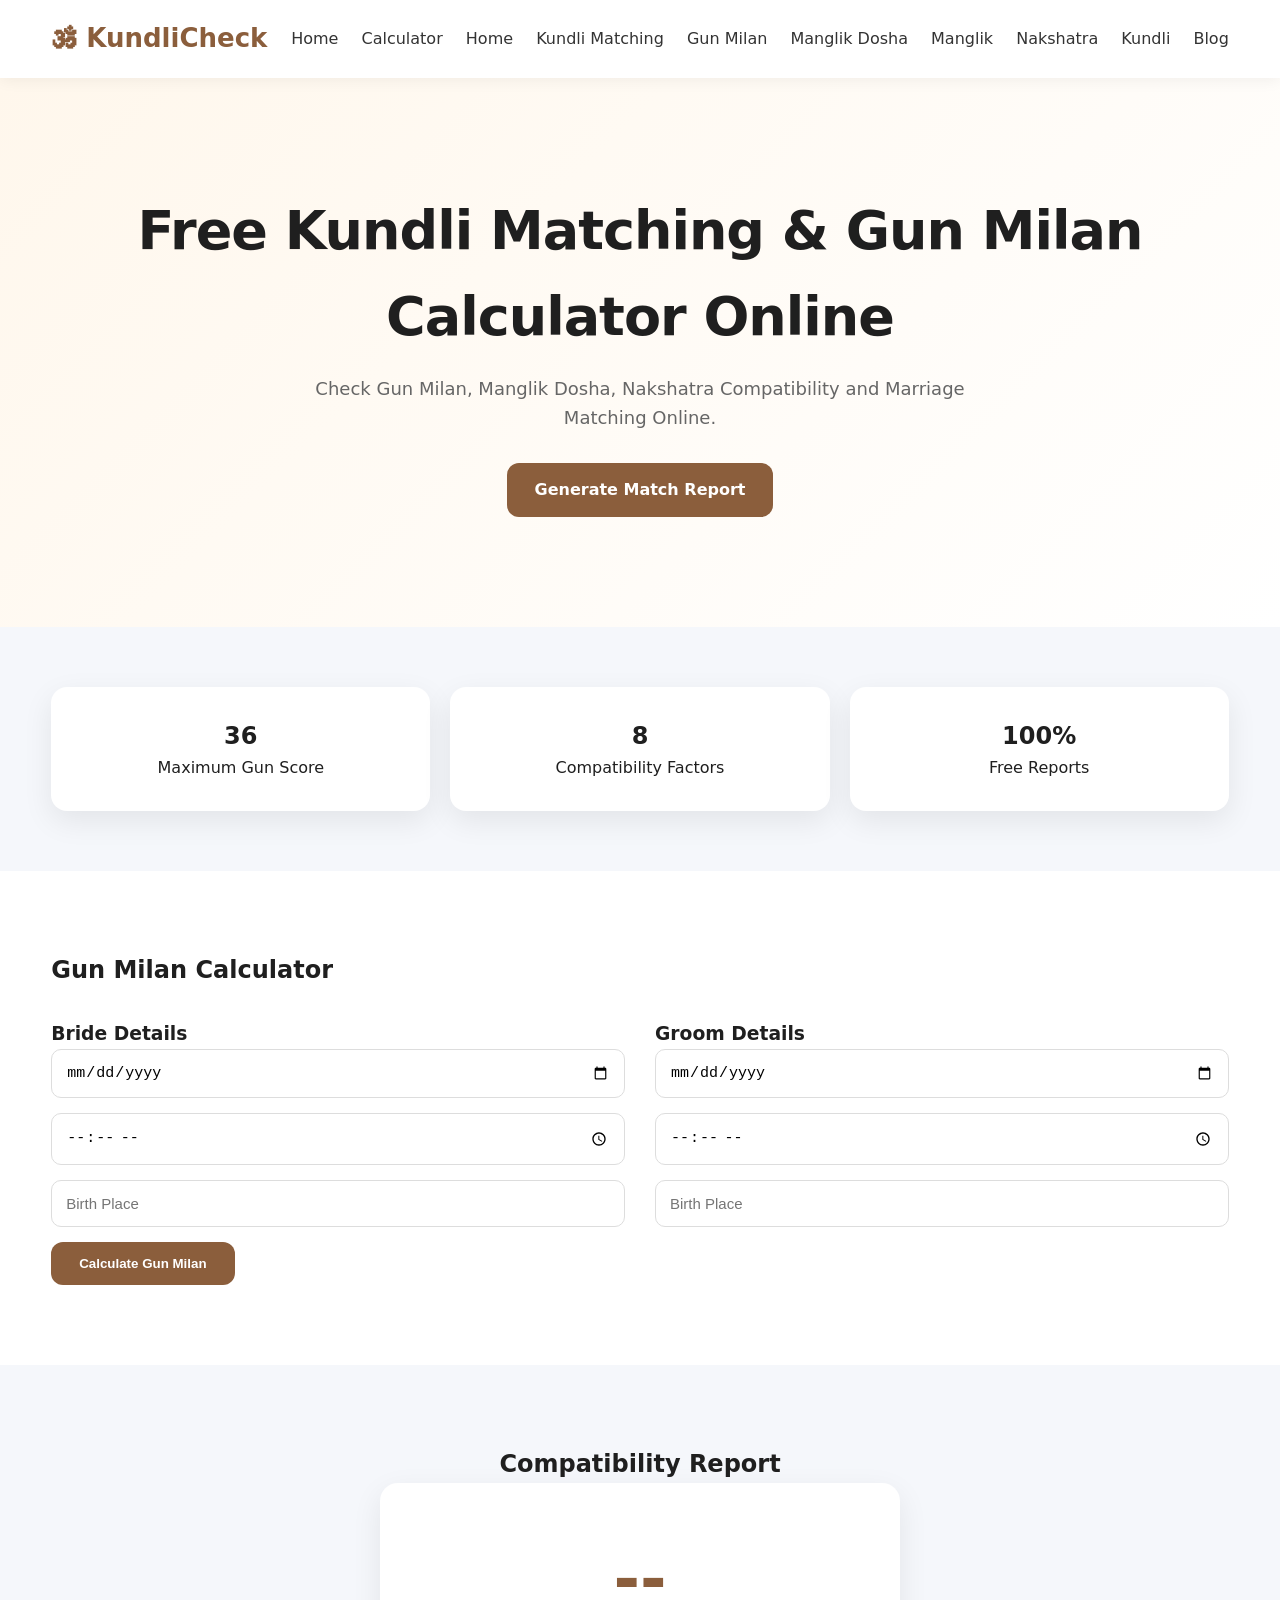
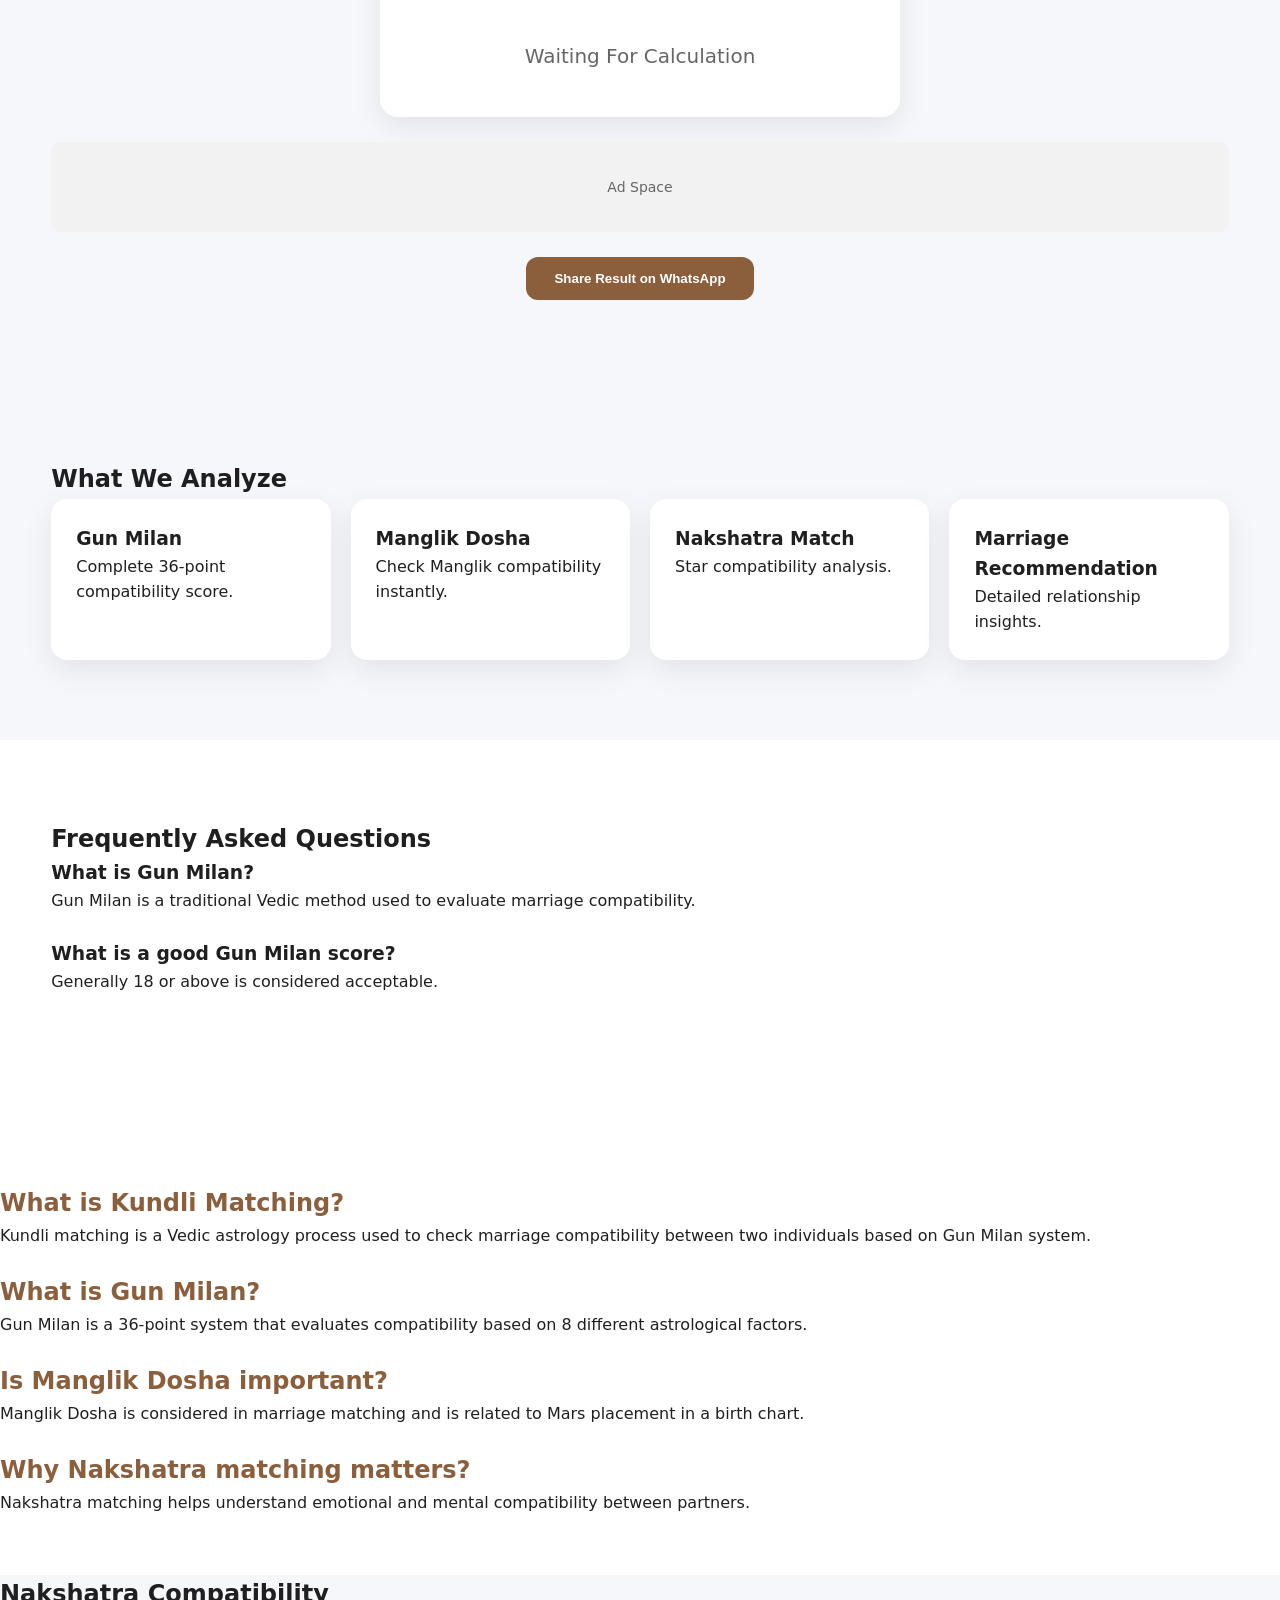
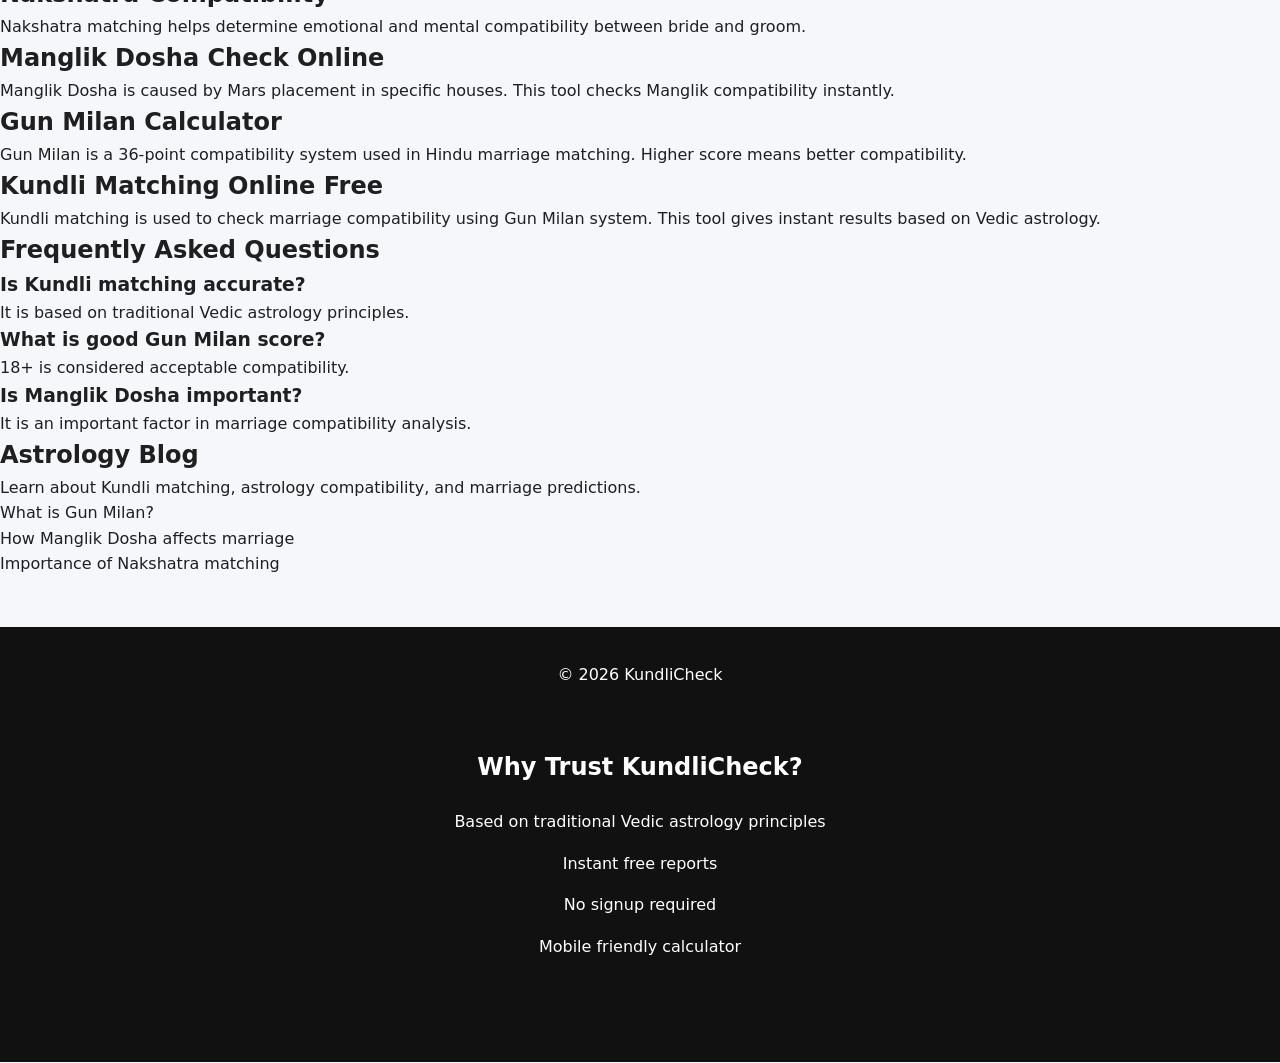
==== index.html @ da06d6e0 "Update index.html" ====
<!DOCTYPE html>
<html lang="en">
<head>
<meta charset="UTF-8">
<meta name="viewport" content="width=device-width, initial-scale=1.0">

<title>Kundli Matching Online | Free Gun Milan Calculator | Marriage Compatibility</title>

<meta name="description" content="Free Kundli Matching tool. Check Gun Milan, Manglik Dosha, Nakshatra compatibility and marriage horoscope instantly.">

<meta name="keywords" content="kundli matching, gun milan calculator, manglik dosha check, marriage compatibility">

<meta name="robots" content="index, follow">
<meta name="author" content="KundliMatch Tool">
<link rel="canonical" href="https://kundlicheck.in/">

<link rel="stylesheet" href="css/style.css">
</head>

<body>

<header>
<div class="container nav">

<div class="logo">
🕉 KundliCheck
</div>

<nav>
<a href="#home">Home</a>
<a href="#calculator">Calculator</a>
<a href="index.html">Home</a>
<a href="kundli-matching.html">Kundli Matching</a>
<a href="gun-milan-calculator.html">Gun Milan</a>
<a href="manglik-dosha-check.html">Manglik Dosha</a>
<a href="#manglik-dosha">Manglik</a>
<a href="#nakshatra-compatibility">Nakshatra</a>
<a href="#kundli-matching">Kundli</a>
  <a href="#blog">Blog</a>
</nav>

</div>
</header>

<section class="hero">

<div class="container">

<h1>Free Kundli Matching & Gun Milan Calculator Online</h1>

<p>
Check Gun Milan, Manglik Dosha,
Nakshatra Compatibility and Marriage Matching Online.
</p>

<a href="#calculator" class="btn">
Generate Match Report
</a>

</div>

</section>

<section class="stats">

<div class="container stats-grid">

<div class="stat-card">
<h2>36</h2>
<p>Maximum Gun Score</p>
</div>

<div class="stat-card">
<h2>8</h2>
<p>Compatibility Factors</p>
</div>

<div class="stat-card">
<h2>100%</h2>
<p>Free Reports</p>
</div>

</div>

</section>

<section id="calculator" class="calculator">

<div class="container">

<h2>Gun Milan Calculator</h2>

<div class="form-grid">

<div>

<h3>Bride Details</h3>

<input type="date" id="brideDob">
<input type="time" id="brideTime">
<input type="text" id="bridePlace" placeholder="Birth Place">

</div>

<div>

<h3>Groom Details</h3>

<input type="date" id="groomDob">
<input type="time" id="groomTime">
<input type="text" id="groomPlace" placeholder="Birth Place">

</div>

</div>

<button id="generateBtn">
Calculate Gun Milan
</button>

</div>

</section>


<section id="result" class="result">

<div class="container">

<h2>Compatibility Report</h2>

<div class="score-card">

<div id="score" class="score">
--
</div>

<div id="status" class="status">
Waiting For Calculation
</div>

</div>

<div id="report"></div>


<div class="ad-box">
  <!-- Google AdSense Ad Unit (replace later) -->
  Ad Space
</div>

<button onclick="shareResult()" class="btn">
Share Result on WhatsApp
</button>
  </div>
  
</section>

<section class="features">

<div class="container">

<h2>What We Analyze</h2>

<div class="feature-grid">

<div class="feature">
<h3>Gun Milan</h3>
<p>Complete 36-point compatibility score.</p>
</div>

<div class="feature">
<h3>Manglik Dosha</h3>
<p>Check Manglik compatibility instantly.</p>
</div>

<div class="feature">
<h3>Nakshatra Match</h3>
<p>Star compatibility analysis.</p>
</div>

<div class="feature">
<h3>Marriage Recommendation</h3>
<p>Detailed relationship insights.</p>
</div>

</div>

</div>

</section>

<section class="faq">

<div class="container">

<h2>Frequently Asked Questions</h2>

<div class="faq-item">
<h3>What is Gun Milan?</h3>
<p>
Gun Milan is a traditional Vedic method used to evaluate marriage compatibility.
</p>
</div>

<div class="faq-item">
<h3>What is a good Gun Milan score?</h3>
<p>
Generally 18 or above is considered acceptable.
</p>
</div>

</div>

</section>
<section id="seo-content">
<h2>What is Kundli Matching?</h2>
<p>Kundli matching is a Vedic astrology process used to check marriage compatibility between two individuals based on Gun Milan system.</p>

<h2>What is Gun Milan?</h2>
<p>Gun Milan is a 36-point system that evaluates compatibility based on 8 different astrological factors.</p>

<h2>Is Manglik Dosha important?</h2>
<p>Manglik Dosha is considered in marriage matching and is related to Mars placement in a birth chart.</p>

<h2>Why Nakshatra matching matters?</h2>
<p>Nakshatra matching helps understand emotional and mental compatibility between partners.</p>
</section>

  <section id="nakshatra-compatibility">
<h2>Nakshatra Compatibility</h2>
<p>
Nakshatra matching helps determine emotional and mental compatibility between bride and groom.
</p>
</section>

  <section id="manglik-dosha">
<h2>Manglik Dosha Check Online</h2>
<p>
Manglik Dosha is caused by Mars placement in specific houses. This tool checks Manglik compatibility instantly.
</p>
</section>
  
  <section id="gun-milan">
<h2>Gun Milan Calculator</h2>
<p>
Gun Milan is a 36-point compatibility system used in Hindu marriage matching. Higher score means better compatibility.
</p>
</section>

  <section id="kundli-matching">
<h2>Kundli Matching Online Free</h2>
<p>
Kundli matching is used to check marriage compatibility using Gun Milan system. This tool gives instant results based on Vedic astrology.
</p>
</section>
  
  <section>
<h2>Frequently Asked Questions</h2>

<h3>Is Kundli matching accurate?</h3>
<p>It is based on traditional Vedic astrology principles.</p>

<h3>What is good Gun Milan score?</h3>
<p>18+ is considered acceptable compatibility.</p>

<h3>Is Manglik Dosha important?</h3>
<p>It is an important factor in marriage compatibility analysis.</p>
</section>
<section id="blog">
<h2>Astrology Blog</h2>
<p>
Learn about Kundli matching, astrology compatibility, and marriage predictions.
</p>

<ul>
<li>What is Gun Milan?</li>
<li>How Manglik Dosha affects marriage</li>
<li>Importance of Nakshatra matching</li>
</ul>
</section>  
<footer>

<div class="container">

<p>
© 2026 KundliCheck
</p>

</div>
<section class="trust">
<h2>Why Trust KundliCheck?</h2>
<ul>
<li>Based on traditional Vedic astrology principles</li>
<li>Instant free reports</li>
<li>No signup required</li>
<li>Mobile friendly calculator</li>
</ul>
</section>
</footer>
<script src="js/nakshatra-data.js"></script>
<script src="js/astro-engine.js"></script>
<script src="js/gunmilan-engine.js"></script>
<script src="js/app.js"></script>

</body>
</html>
---- css/style.css ----
/* =========================
   KUNDLICHECK MODERN UI
   ========================= */

:root{
  --primary:#8b5e3c;
  --primary-dark:#6f472e;
  --bg:#f5f7fb;
  --card:#ffffff;
  --text:#1f1f1f;
  --muted:#666;
  --shadow:0 10px 30px rgba(0,0,0,0.08);
  --radius:16px;
}

/* Reset */
*{
  margin:0;
  padding:0;
  box-sizing:border-box;
}

body{
  font-family:system-ui,-apple-system,Segoe UI,Roboto,Arial,sans-serif;
  background:var(--bg);
  color:var(--text);
  line-height:1.6;
}

/* Layout */
.container{
  width:92%;
  max-width:1200px;
  margin:auto;
}

/* HEADER */
header{
  background:white;
  box-shadow:0 2px 15px rgba(0,0,0,0.06);
  position:sticky;
  top:0;
  z-index:10;
}

.nav{
  display:flex;
  justify-content:space-between;
  align-items:center;
  padding:18px 0;
}

.logo{
  font-size:26px;
  font-weight:800;
  color:var(--primary);
}

nav a{
  margin-left:18px;
  text-decoration:none;
  color:#333;
  font-weight:500;
}

nav a:hover{
  color:var(--primary);
}

/* HERO */
.hero{
  padding:110px 0;
  text-align:center;
  background:linear-gradient(135deg,#fff7ec,#ffffff);
}

.hero h1{
  font-size:54px;
  font-weight:800;
  letter-spacing:-1px;
  margin-bottom:15px;
}

.hero p{
  font-size:18px;
  color:var(--muted);
  max-width:650px;
  margin:0 auto 30px;
}

/* BUTTON */
.btn, button{
  background:var(--primary);
  color:white;
  padding:14px 28px;
  border-radius:12px;
  border:none;
  cursor:pointer;
  font-weight:600;
  transition:0.2s ease;
  display:inline-block;
  text-decoration:none;
}

.btn:hover, button:hover{
  background:var(--primary-dark);
  transform:scale(1.03);
}

/* STATS */
.stats{
  padding:60px 0;
}

.stats-grid{
  display:grid;
  grid-template-columns:repeat(auto-fit,minmax(200px,1fr));
  gap:20px;
}

.stat-card{
  background:var(--card);
  padding:30px;
  text-align:center;
  border-radius:var(--radius);
  box-shadow:var(--shadow);
  transition:0.2s;
}

.stat-card:hover{
  transform:translateY(-5px);
}

/* CALCULATOR */
.calculator{
  background:white;
  padding:80px 0;
}

.form-grid{
  display:grid;
  grid-template-columns:1fr 1fr;
  gap:30px;
  margin-top:30px;
}

input, select{
  width:100%;
  padding:14px;
  margin-bottom:15px;
  border:1px solid #ddd;
  border-radius:10px;
  font-size:15px;
  outline:none;
}

input:focus{
  border-color:var(--primary);
}

/* RESULT */
.result{
  padding:80px 0;
  text-align:center;
}

.score-card{
  background:var(--card);
  padding:45px;
  max-width:520px;
  margin:auto;
  border-radius:18px;
  box-shadow:var(--shadow);
}

.score{
  font-size:64px;
  font-weight:900;
  color:var(--primary);
}

.status{
  font-size:20px;
  margin-top:10px;
  color:var(--muted);
}

/* FEATURES */
.features{
  padding:80px 0;
}

.feature-grid{
  display:grid;
  grid-template-columns:repeat(auto-fit,minmax(220px,1fr));
  gap:20px;
}

.feature{
  background:var(--card);
  padding:25px;
  border-radius:var(--radius);
  box-shadow:var(--shadow);
  transition:0.2s;
}

.feature:hover{
  transform:translateY(-5px);
}

/* FAQ */
.faq{
  padding:80px 0;
  background:white;
}

.faq-item{
  margin-bottom:25px;
}

/* BLOG / SEO */
#seo-content{
  padding:60px 0;
  background:#fff;
}

#seo-content h2{
  margin-top:25px;
  color:var(--primary);
}

/* TRUST SECTION */
.trust{
  padding:60px 0;
}

.trust ul{
  margin-top:15px;
  list-style:none;
}

.trust li{
  padding:8px 0;
}

/* AD BOX */
.ad-box{
  width:100%;
  min-height:90px;
  margin:25px 0;
  background:#f2f2f2;
  display:flex;
  align-items:center;
  justify-content:center;
  font-size:14px;
  color:#666;
  border-radius:10px;
}

/* FOOTER */
footer{
  background:#111;
  color:white;
  text-align:center;
  padding:35px;
  margin-top:50px;
}

/* RESPONSIVE */
@media(max-width:768px){

  .hero h1{
    font-size:34px;
  }

  .form-grid{
    grid-template-columns:1fr;
  }

  nav{
    display:none;
  }
}
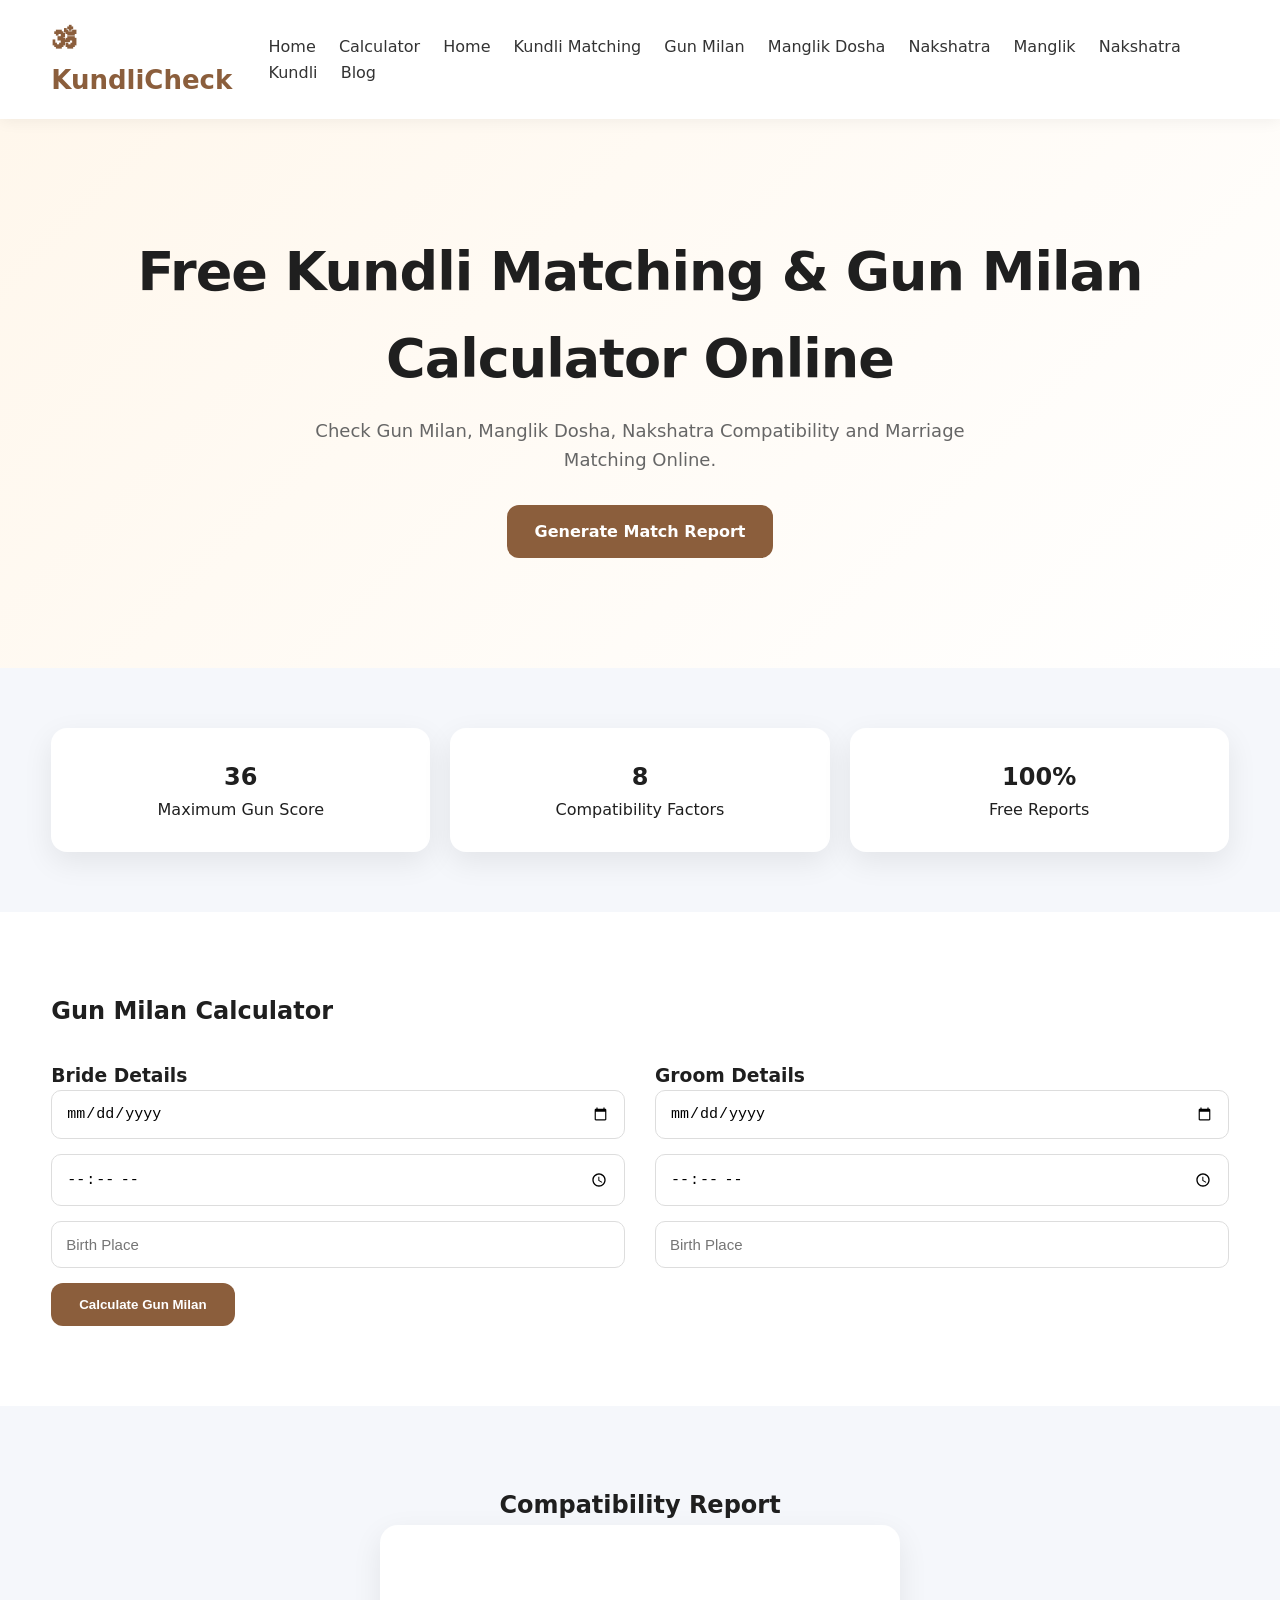
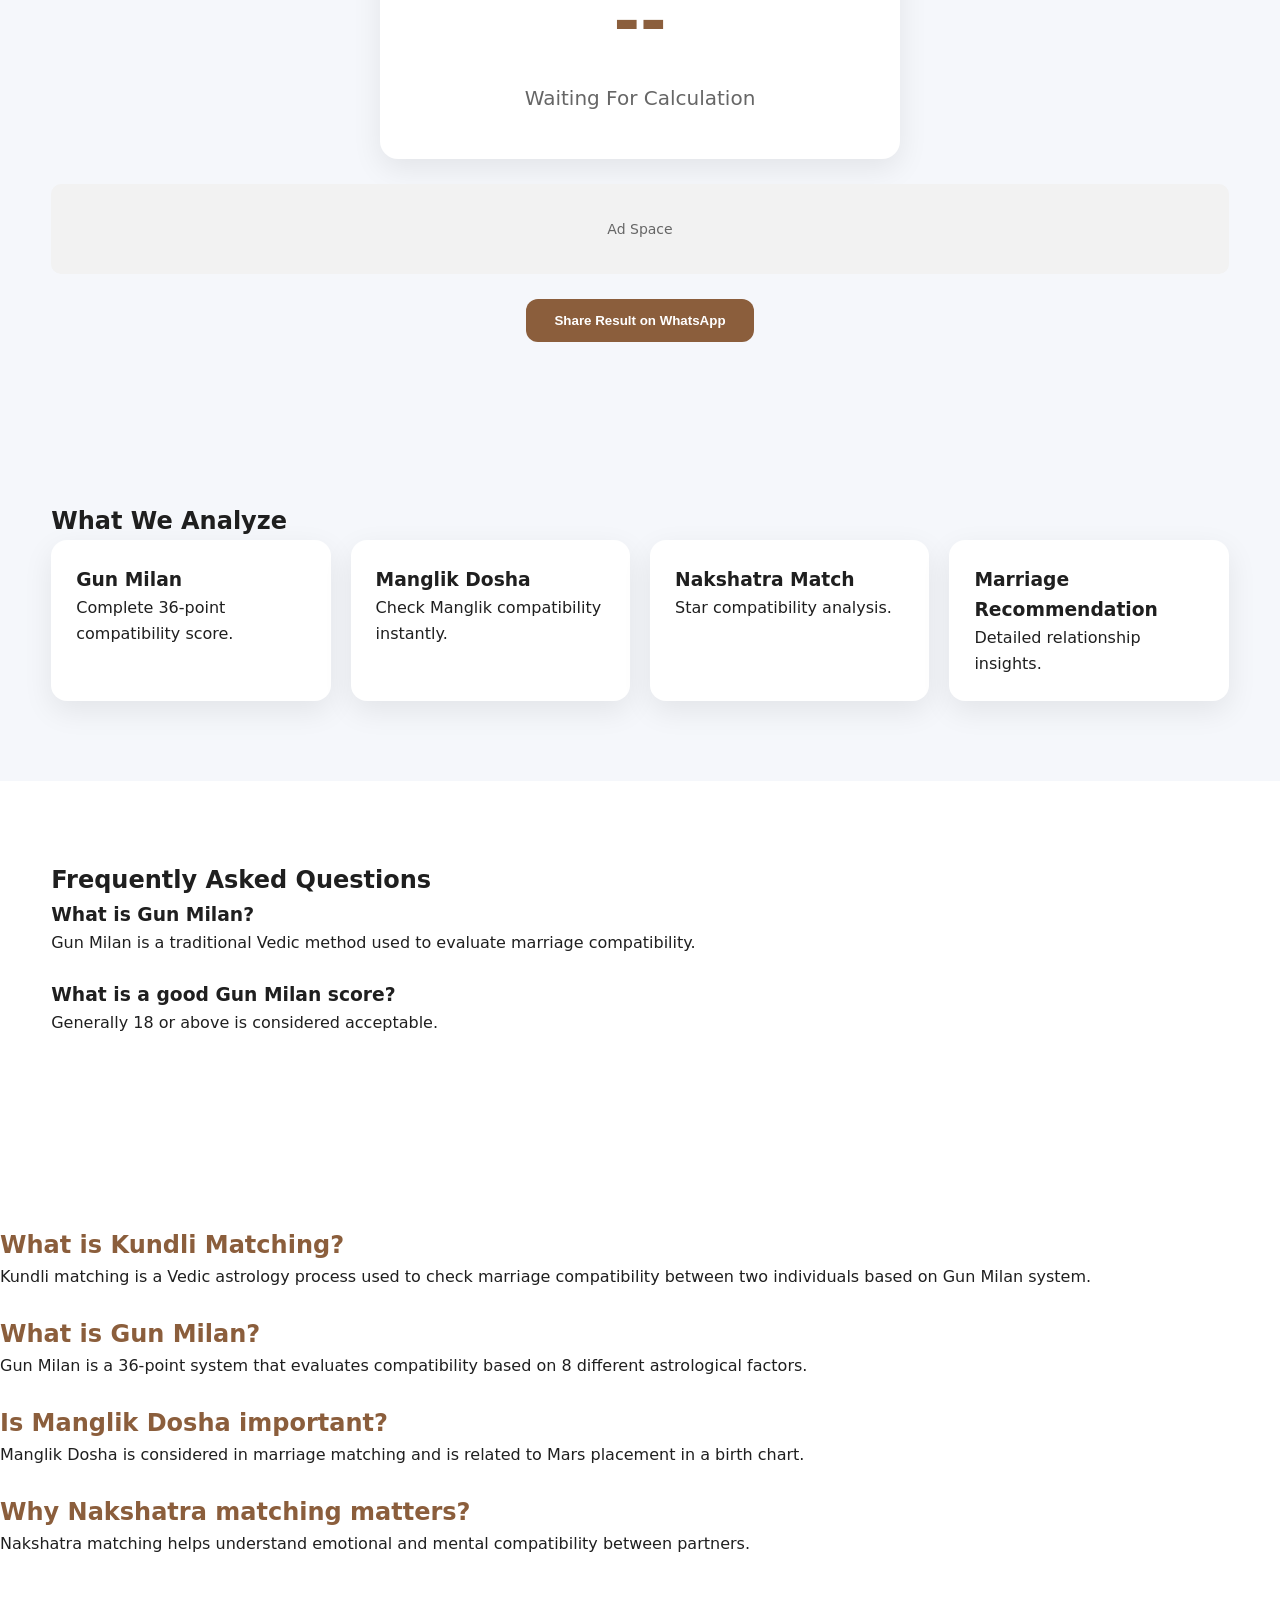
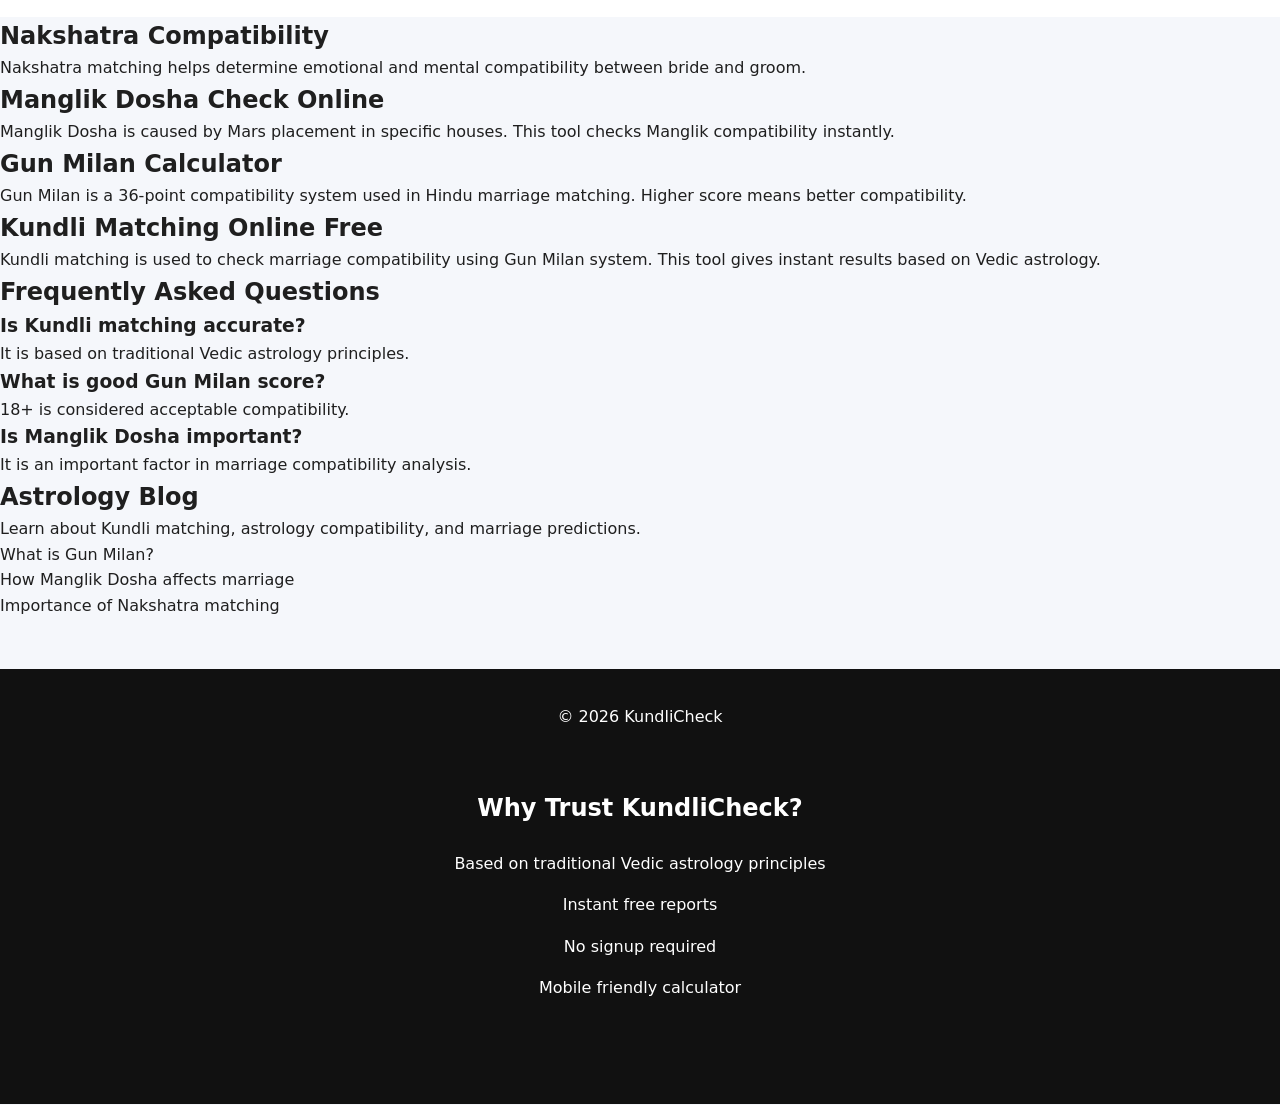
==== commit f2f73414: "Update index.html" ====
--- a/index.html
+++ b/index.html
@@ -33,6 +33,7 @@
 <a href="kundli-matching.html">Kundli Matching</a>
 <a href="gun-milan-calculator.html">Gun Milan</a>
 <a href="manglik-dosha-check.html">Manglik Dosha</a>
+<a href="nakshatra-compatibility.html">Nakshatra</a>
 <a href="#manglik-dosha">Manglik</a>
 <a href="#nakshatra-compatibility">Nakshatra</a>
 <a href="#kundli-matching">Kundli</a>
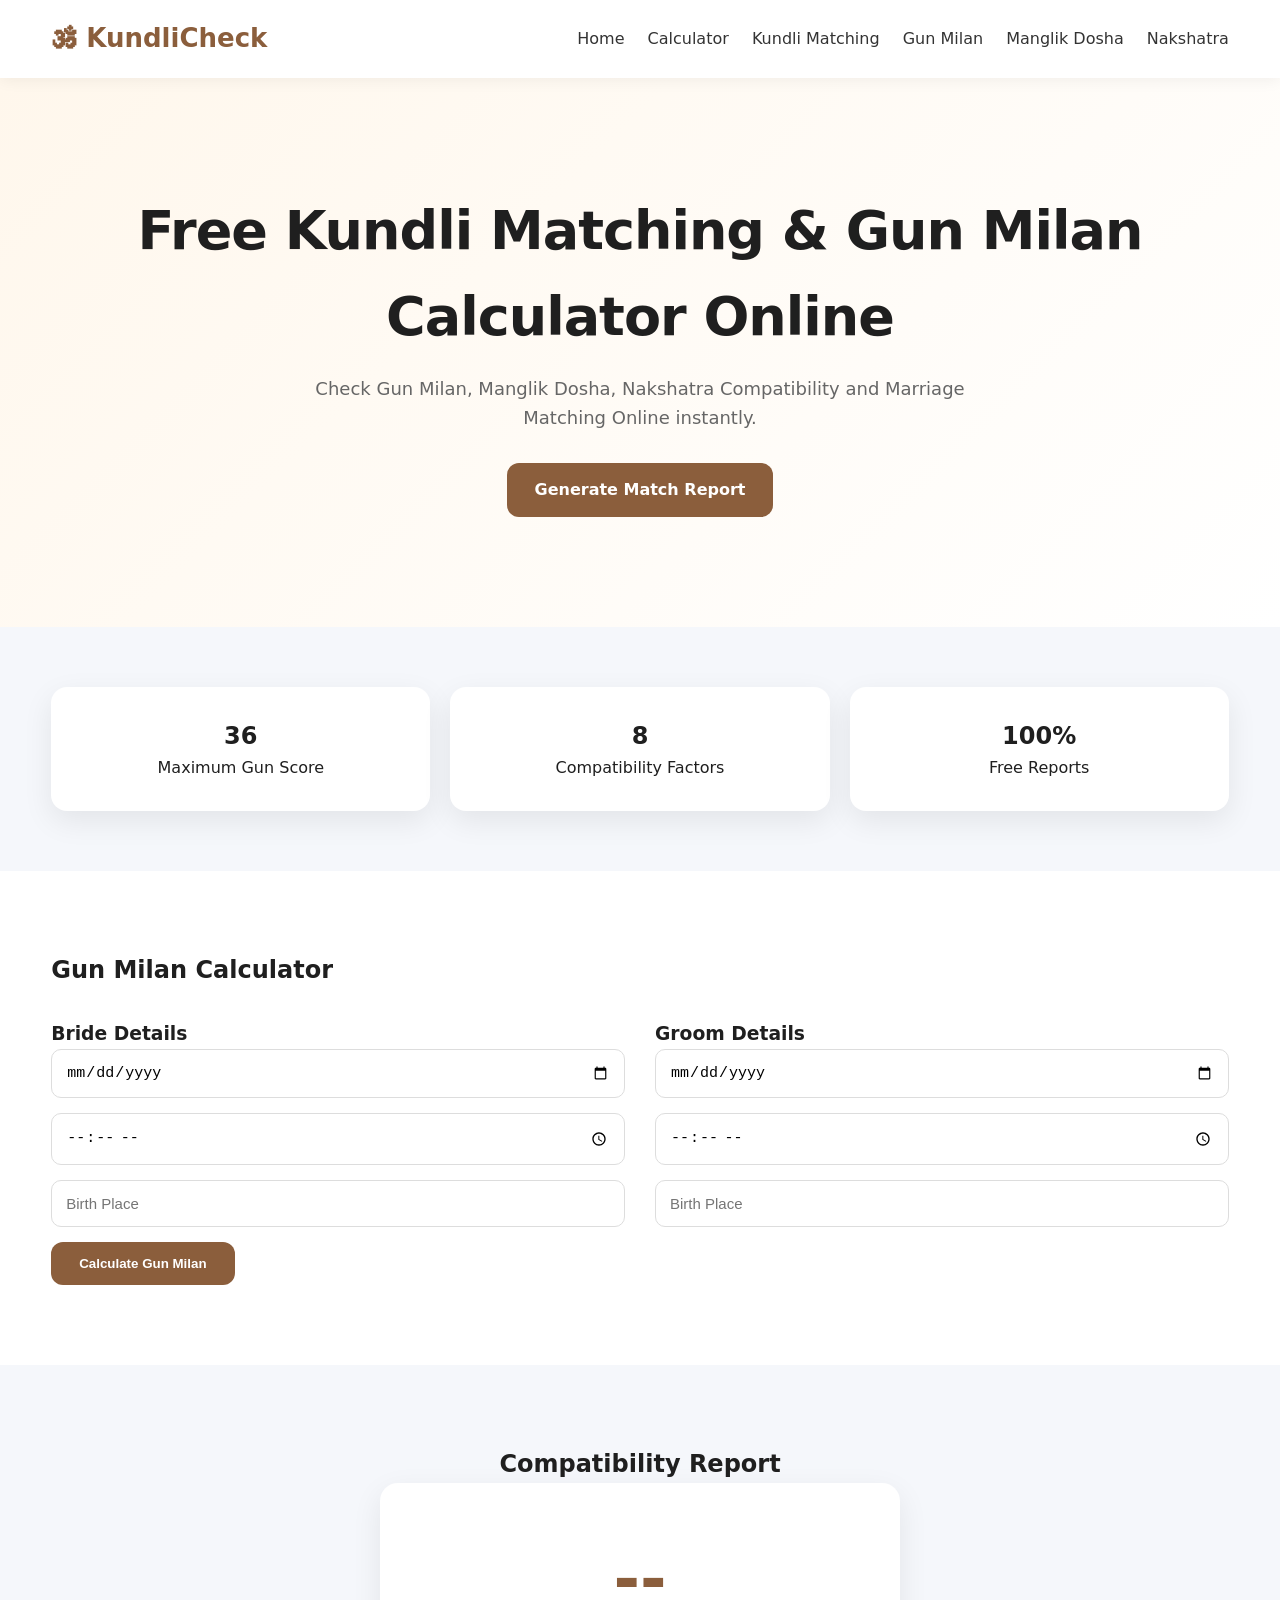
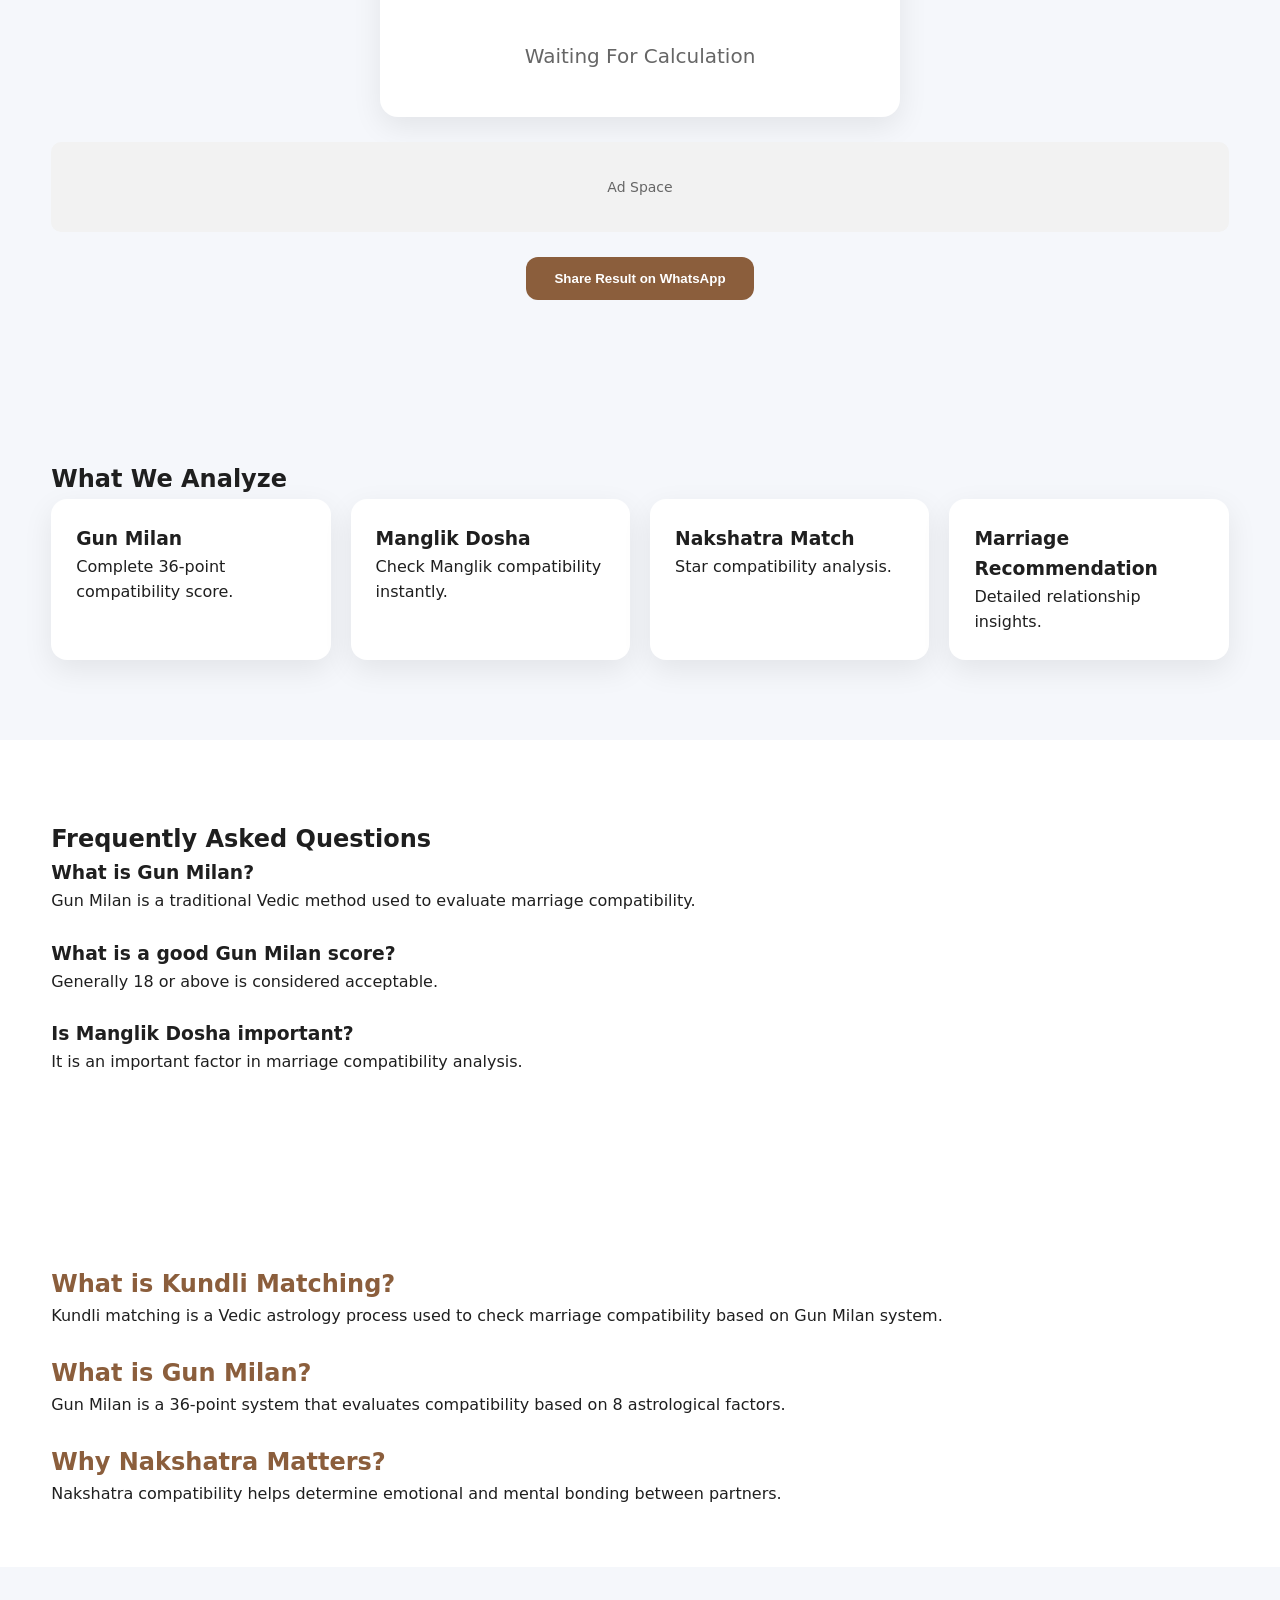
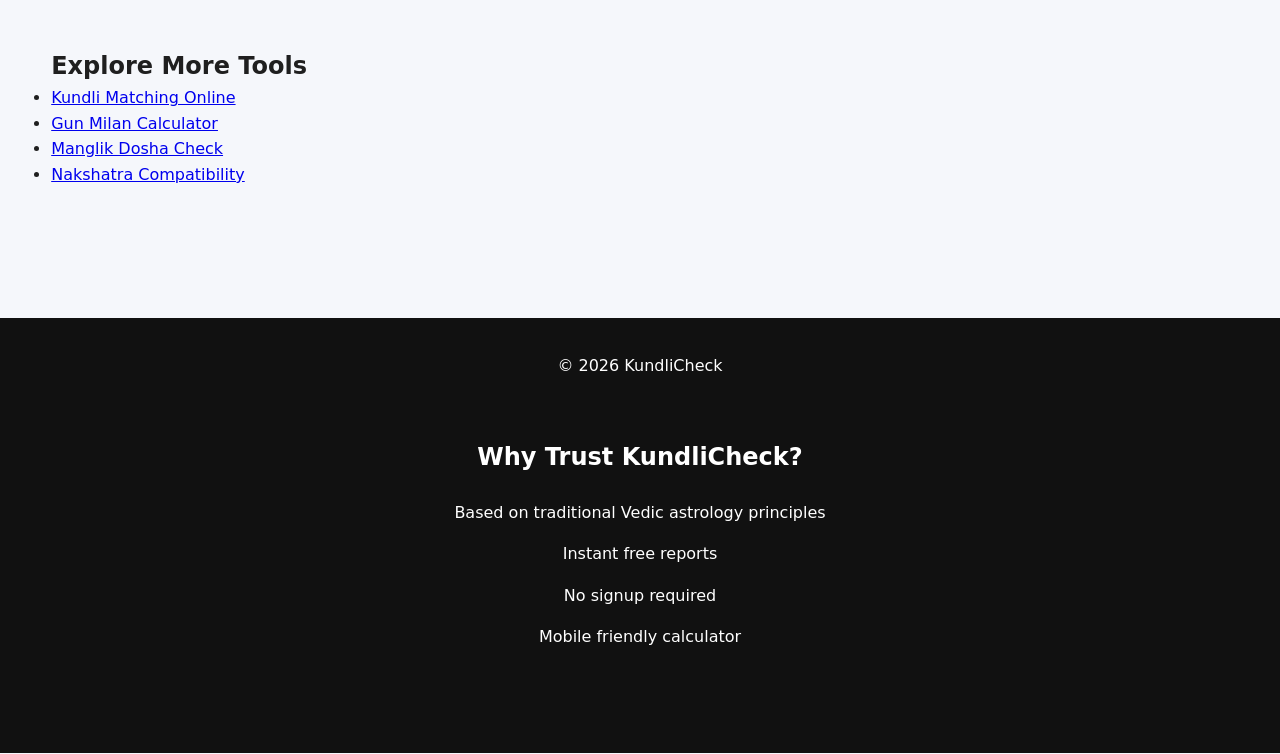
==== commit 2faf6e00: "Update index.html" ====
--- a/index.html
+++ b/index.html
@@ -1,5 +1,6 @@
 <!DOCTYPE html>
 <html lang="en">
+
 <head>
 <meta charset="UTF-8">
 <meta name="viewport" content="width=device-width, initial-scale=1.0">
@@ -11,7 +12,8 @@
 <meta name="keywords" content="kundli matching, gun milan calculator, manglik dosha check, marriage compatibility">
 
 <meta name="robots" content="index, follow">
-<meta name="author" content="KundliMatch Tool">
+<meta name="author" content="KundliCheck">
+
 <link rel="canonical" href="https://kundlicheck.in/">
 
 <link rel="stylesheet" href="css/style.css">
@@ -19,6 +21,7 @@
 
 <body>
 
+<!-- HEADER -->
 <header>
 <div class="container nav">
 
@@ -27,22 +30,18 @@
 </div>
 
 <nav>
-<a href="#home">Home</a>
+<a href="index.html">Home</a>
 <a href="#calculator">Calculator</a>
-<a href="index.html">Home</a>
 <a href="kundli-matching.html">Kundli Matching</a>
 <a href="gun-milan-calculator.html">Gun Milan</a>
 <a href="manglik-dosha-check.html">Manglik Dosha</a>
 <a href="nakshatra-compatibility.html">Nakshatra</a>
-<a href="#manglik-dosha">Manglik</a>
-<a href="#nakshatra-compatibility">Nakshatra</a>
-<a href="#kundli-matching">Kundli</a>
-  <a href="#blog">Blog</a>
 </nav>
 
 </div>
 </header>
 
+<!-- HERO -->
 <section class="hero">
 
 <div class="container">
@@ -50,8 +49,7 @@
 <h1>Free Kundli Matching & Gun Milan Calculator Online</h1>
 
 <p>
-Check Gun Milan, Manglik Dosha,
-Nakshatra Compatibility and Marriage Matching Online.
+Check Gun Milan, Manglik Dosha, Nakshatra Compatibility and Marriage Matching Online instantly.
 </p>
 
 <a href="#calculator" class="btn">
@@ -62,6 +60,7 @@
 
 </section>
 
+<!-- STATS -->
 <section class="stats">
 
 <div class="container stats-grid">
@@ -85,6 +84,7 @@
 
 </section>
 
+<!-- CALCULATOR -->
 <section id="calculator" class="calculator">
 
 <div class="container">
@@ -94,23 +94,17 @@
 <div class="form-grid">
 
 <div>
-
 <h3>Bride Details</h3>
-
 <input type="date" id="brideDob">
 <input type="time" id="brideTime">
 <input type="text" id="bridePlace" placeholder="Birth Place">
-
 </div>
 
 <div>
-
 <h3>Groom Details</h3>
-
 <input type="date" id="groomDob">
 <input type="time" id="groomTime">
 <input type="text" id="groomPlace" placeholder="Birth Place">
-
 </div>
 
 </div>
@@ -123,7 +117,7 @@
 
 </section>
 
-
+<!-- RESULT -->
 <section id="result" class="result">
 
 <div class="container">
@@ -132,31 +126,26 @@
 
 <div class="score-card">
 
-<div id="score" class="score">
---
-</div>
-
-<div id="status" class="status">
-Waiting For Calculation
-</div>
+<div id="score" class="score">--</div>
+<div id="status" class="status">Waiting For Calculation</div>
 
 </div>
 
 <div id="report"></div>
 
-
 <div class="ad-box">
-  <!-- Google AdSense Ad Unit (replace later) -->
-  Ad Space
+Ad Space
 </div>
 
 <button onclick="shareResult()" class="btn">
 Share Result on WhatsApp
 </button>
-  </div>
-  
-</section>
-
+
+</div>
+
+</section>
+
+<!-- FEATURES -->
 <section class="features">
 
 <div class="container">
@@ -191,6 +180,7 @@
 
 </section>
 
+<!-- FAQ -->
 <section class="faq">
 
 <div class="container">
@@ -199,97 +189,67 @@
 
 <div class="faq-item">
 <h3>What is Gun Milan?</h3>
-<p>
-Gun Milan is a traditional Vedic method used to evaluate marriage compatibility.
-</p>
+<p>Gun Milan is a traditional Vedic method used to evaluate marriage compatibility.</p>
 </div>
 
 <div class="faq-item">
 <h3>What is a good Gun Milan score?</h3>
-<p>
-Generally 18 or above is considered acceptable.
-</p>
-</div>
-
-</div>
-
-</section>
-<section id="seo-content">
-<h2>What is Kundli Matching?</h2>
-<p>Kundli matching is a Vedic astrology process used to check marriage compatibility between two individuals based on Gun Milan system.</p>
-
-<h2>What is Gun Milan?</h2>
-<p>Gun Milan is a 36-point system that evaluates compatibility based on 8 different astrological factors.</p>
-
-<h2>Is Manglik Dosha important?</h2>
-<p>Manglik Dosha is considered in marriage matching and is related to Mars placement in a birth chart.</p>
-
-<h2>Why Nakshatra matching matters?</h2>
-<p>Nakshatra matching helps understand emotional and mental compatibility between partners.</p>
-</section>
-
-  <section id="nakshatra-compatibility">
-<h2>Nakshatra Compatibility</h2>
-<p>
-Nakshatra matching helps determine emotional and mental compatibility between bride and groom.
-</p>
-</section>
-
-  <section id="manglik-dosha">
-<h2>Manglik Dosha Check Online</h2>
-<p>
-Manglik Dosha is caused by Mars placement in specific houses. This tool checks Manglik compatibility instantly.
-</p>
-</section>
-  
-  <section id="gun-milan">
-<h2>Gun Milan Calculator</h2>
-<p>
-Gun Milan is a 36-point compatibility system used in Hindu marriage matching. Higher score means better compatibility.
-</p>
-</section>
-
-  <section id="kundli-matching">
-<h2>Kundli Matching Online Free</h2>
-<p>
-Kundli matching is used to check marriage compatibility using Gun Milan system. This tool gives instant results based on Vedic astrology.
-</p>
-</section>
-  
-  <section>
-<h2>Frequently Asked Questions</h2>
-
-<h3>Is Kundli matching accurate?</h3>
-<p>It is based on traditional Vedic astrology principles.</p>
-
-<h3>What is good Gun Milan score?</h3>
-<p>18+ is considered acceptable compatibility.</p>
-
+<p>Generally 18 or above is considered acceptable.</p>
+</div>
+
+<div class="faq-item">
 <h3>Is Manglik Dosha important?</h3>
 <p>It is an important factor in marriage compatibility analysis.</p>
-</section>
-<section id="blog">
-<h2>Astrology Blog</h2>
-<p>
-Learn about Kundli matching, astrology compatibility, and marriage predictions.
-</p>
+</div>
+
+</div>
+
+</section>
+
+<!-- SEO CONTENT -->
+<section id="seo-content">
+
+<div class="container">
+
+<h2>What is Kundli Matching?</h2>
+<p>Kundli matching is a Vedic astrology process used to check marriage compatibility based on Gun Milan system.</p>
+
+<h2>What is Gun Milan?</h2>
+<p>Gun Milan is a 36-point system that evaluates compatibility based on 8 astrological factors.</p>
+
+<h2>Why Nakshatra Matters?</h2>
+<p>Nakshatra compatibility helps determine emotional and mental bonding between partners.</p>
+
+</div>
+
+</section>
+
+<!-- INTERNAL LINKS -->
+<section class="features">
+
+<div class="container">
+
+<h2>Explore More Tools</h2>
 
 <ul>
-<li>What is Gun Milan?</li>
-<li>How Manglik Dosha affects marriage</li>
-<li>Importance of Nakshatra matching</li>
+<li><a href="kundli-matching.html">Kundli Matching Online</a></li>
+<li><a href="gun-milan-calculator.html">Gun Milan Calculator</a></li>
+<li><a href="manglik-dosha-check.html">Manglik Dosha Check</a></li>
+<li><a href="nakshatra-compatibility.html">Nakshatra Compatibility</a></li>
 </ul>
-</section>  
+
+</div>
+
+</section>
+
+<!-- FOOTER -->
 <footer>
 
 <div class="container">
 
-<p>
-© 2026 KundliCheck
-</p>
-
-</div>
-<section class="trust">
+<p>© 2026 KundliCheck</p>
+
+<div class="trust">
 <h2>Why Trust KundliCheck?</h2>
 <ul>
 <li>Based on traditional Vedic astrology principles</li>
@@ -297,8 +257,13 @@
 <li>No signup required</li>
 <li>Mobile friendly calculator</li>
 </ul>
-</section>
+</div>
+
+</div>
+
 </footer>
+
+<!-- SCRIPTS -->
 <script src="js/nakshatra-data.js"></script>
 <script src="js/astro-engine.js"></script>
 <script src="js/gunmilan-engine.js"></script>
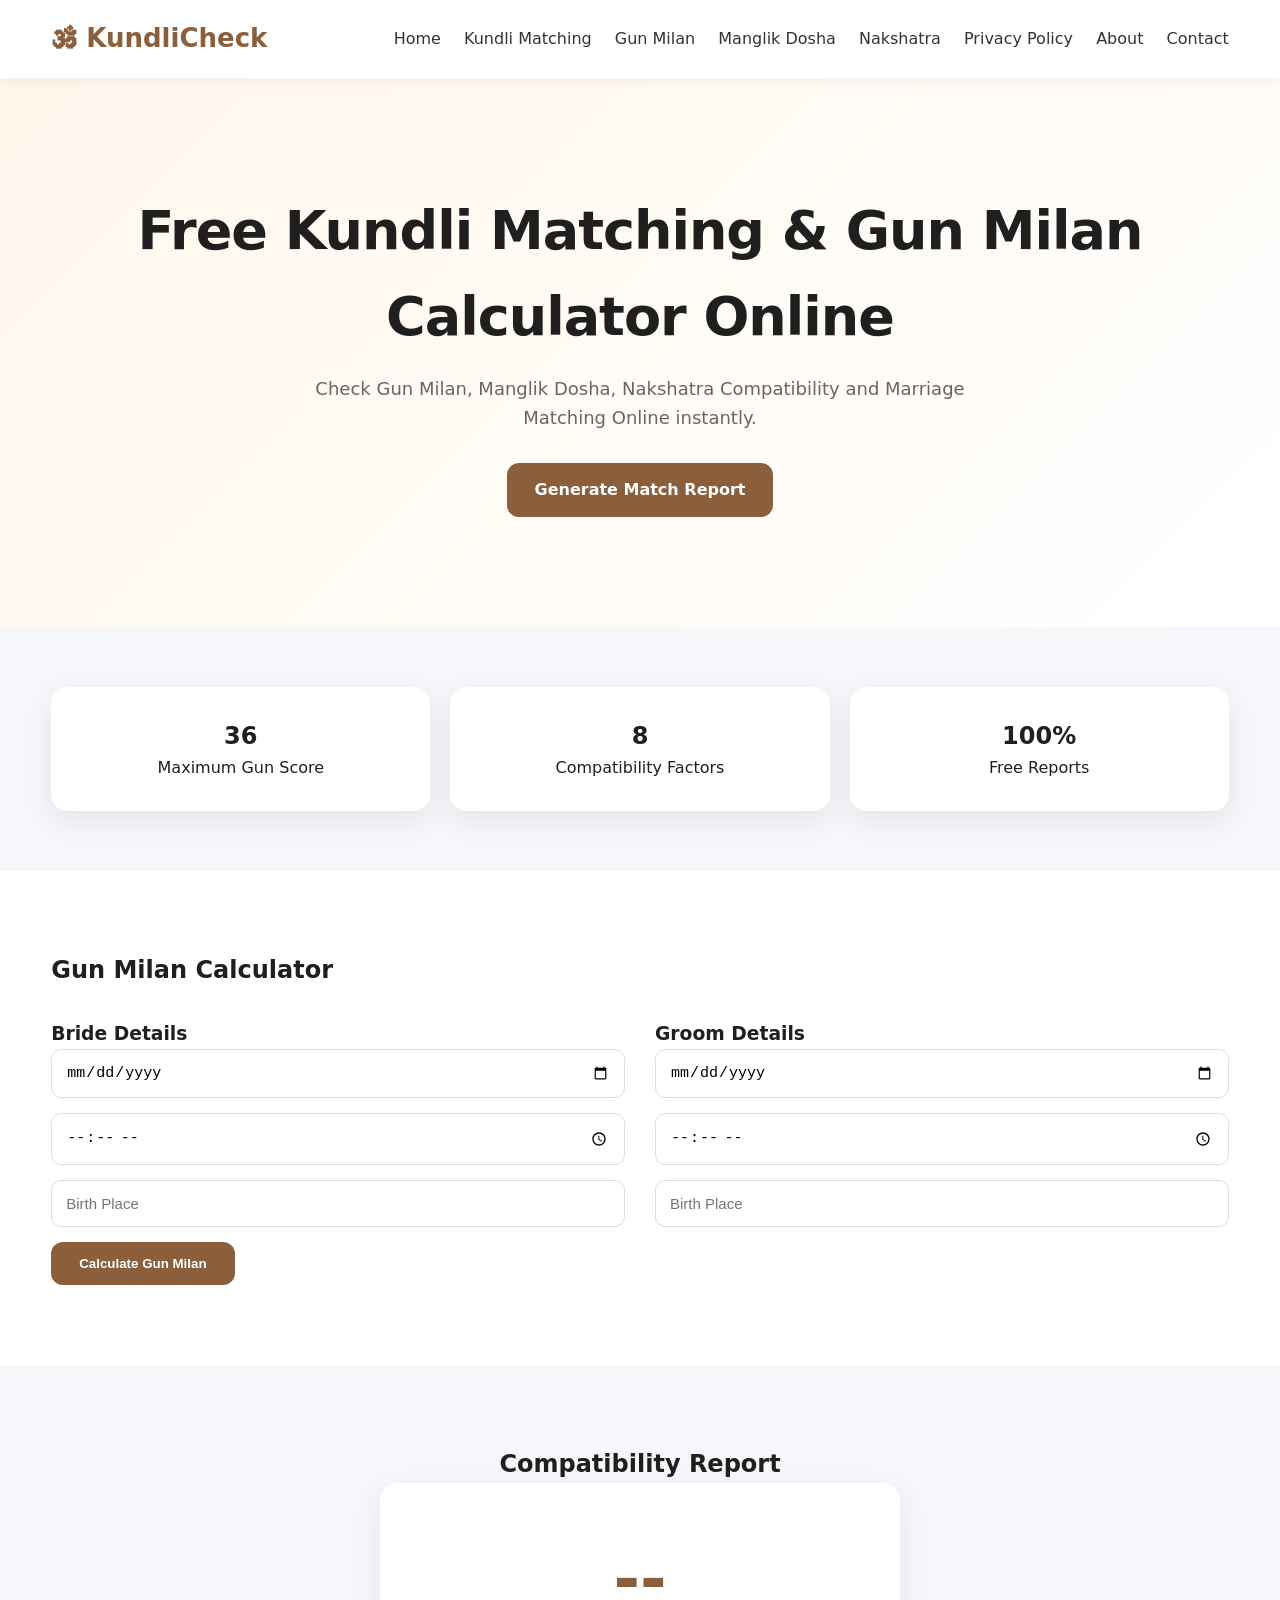
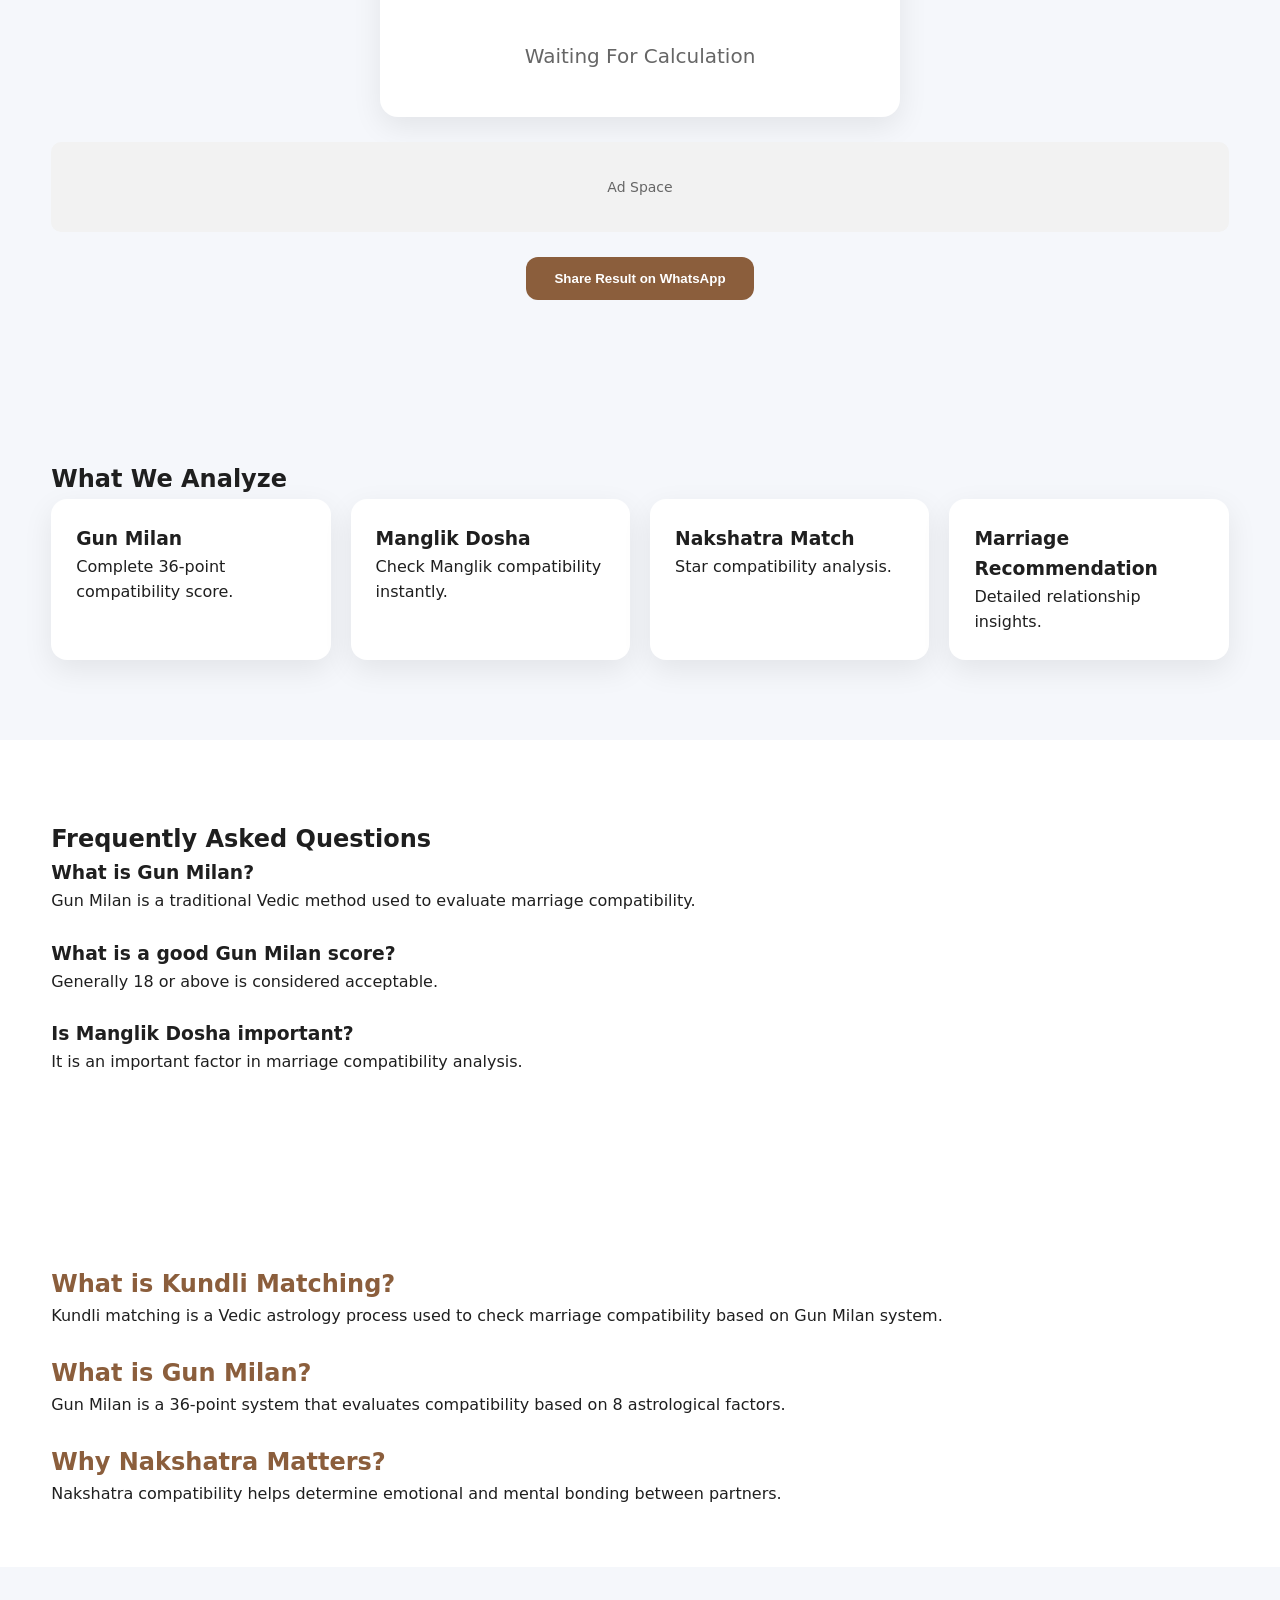
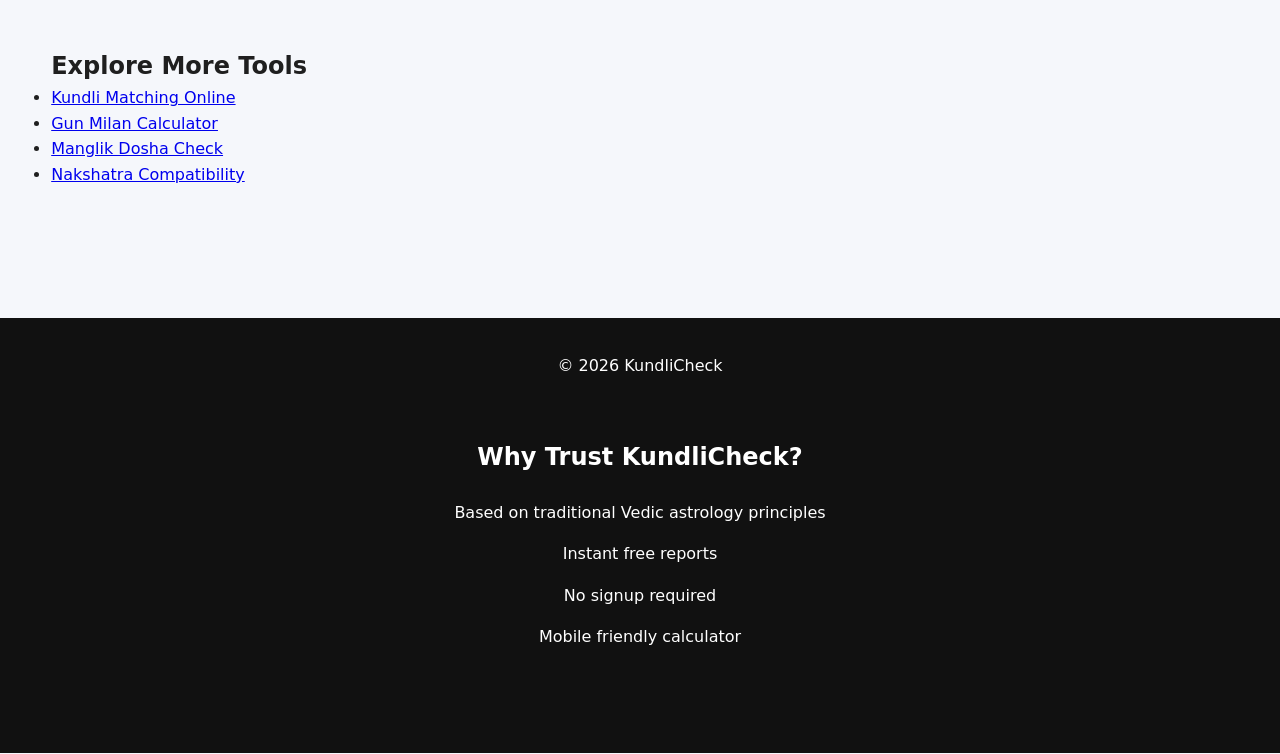
==== commit 5ac771f3: "Update index.html" ====
--- a/index.html
+++ b/index.html
@@ -31,11 +31,13 @@
 
 <nav>
 <a href="index.html">Home</a>
-<a href="#calculator">Calculator</a>
 <a href="kundli-matching.html">Kundli Matching</a>
 <a href="gun-milan-calculator.html">Gun Milan</a>
 <a href="manglik-dosha-check.html">Manglik Dosha</a>
 <a href="nakshatra-compatibility.html">Nakshatra</a>
+<a href="privacy-policy.html">Privacy Policy</a>
+<a href="about.html">About</a>
+<a href="contact.html">Contact</a>
 </nav>
 
 </div>
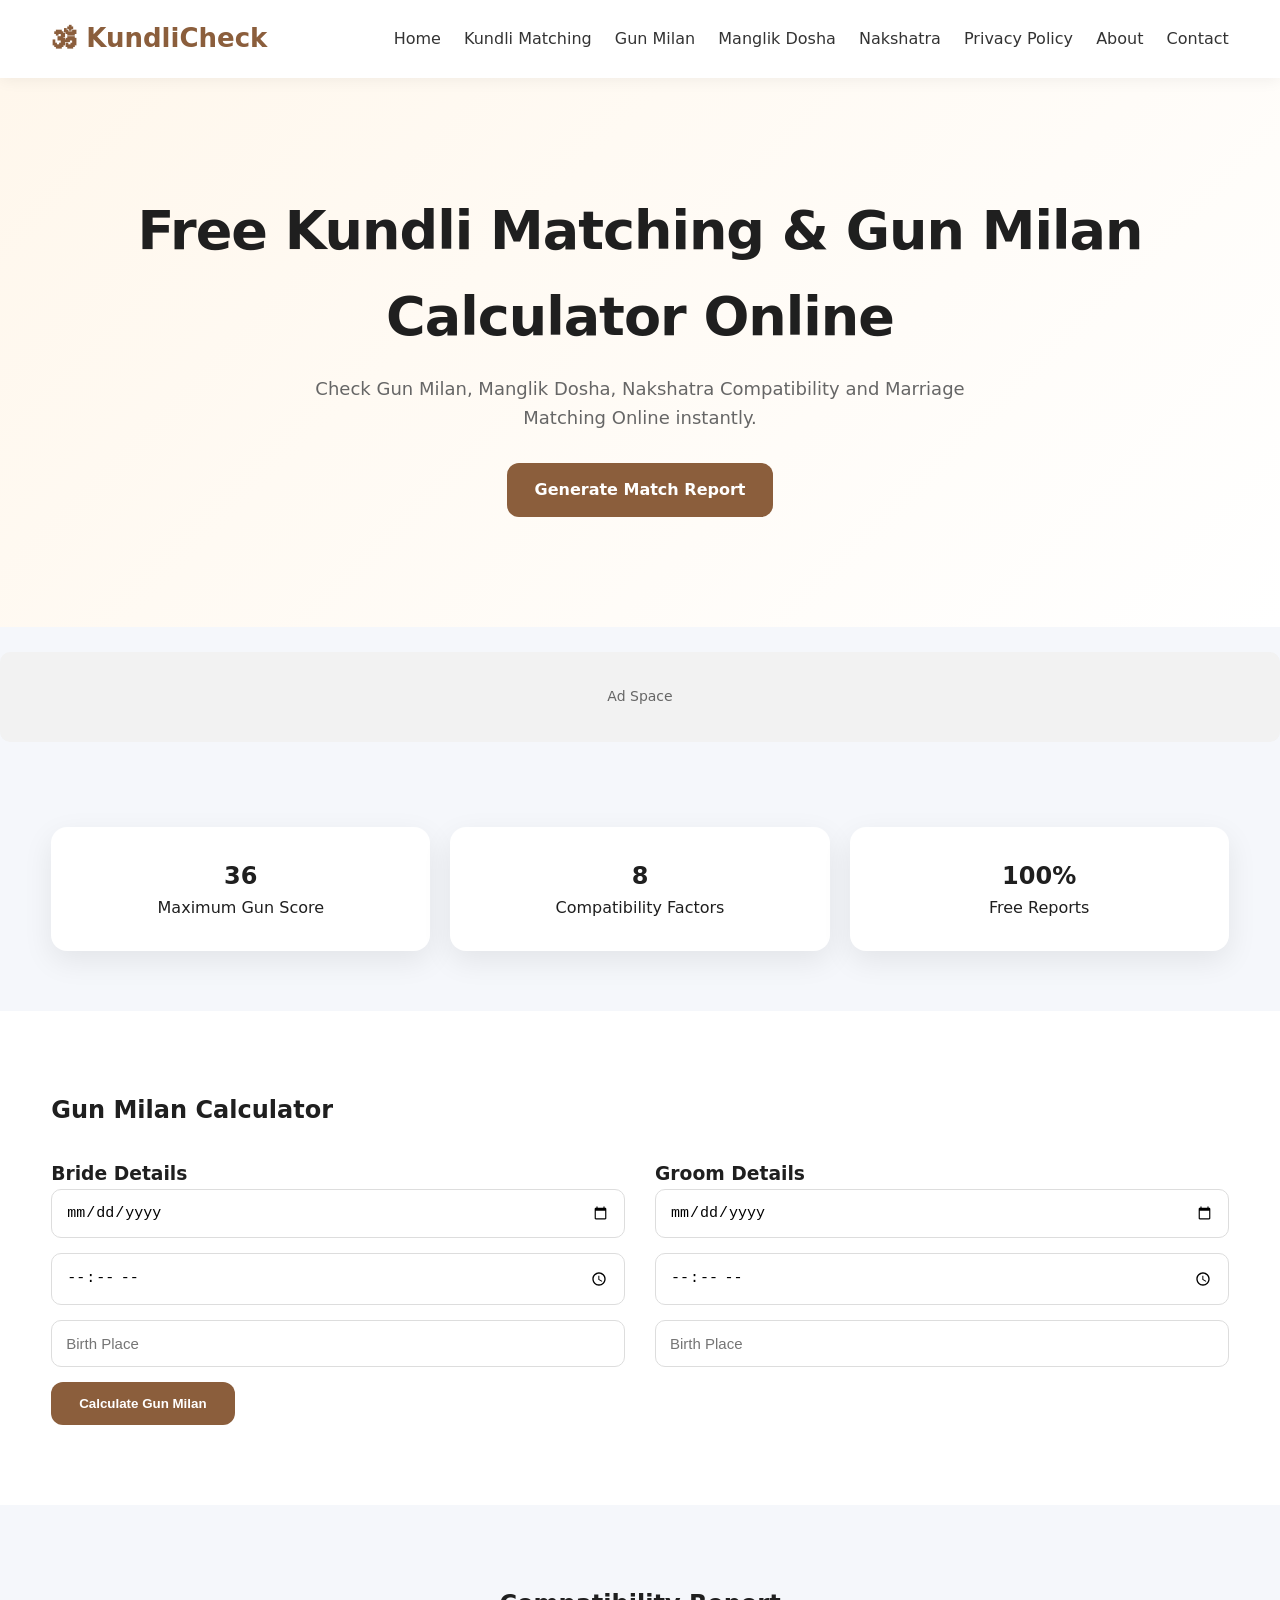
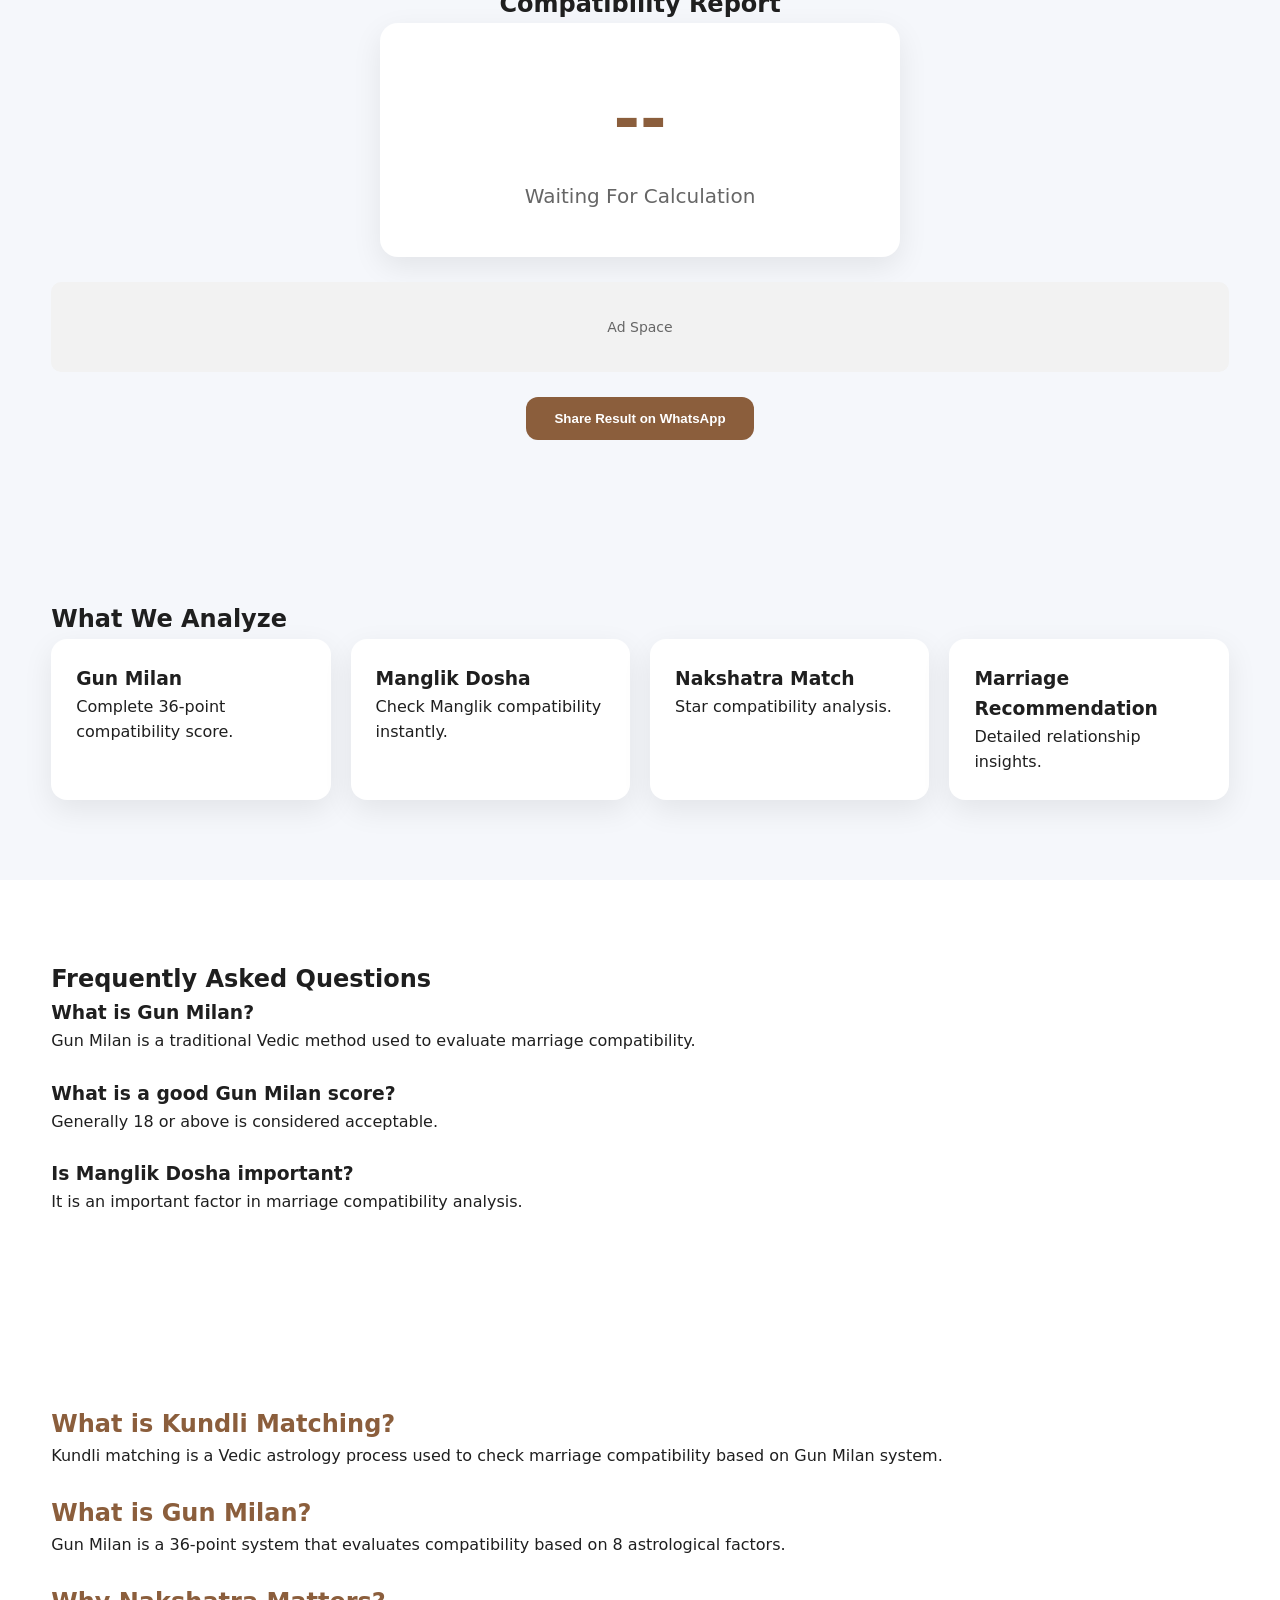
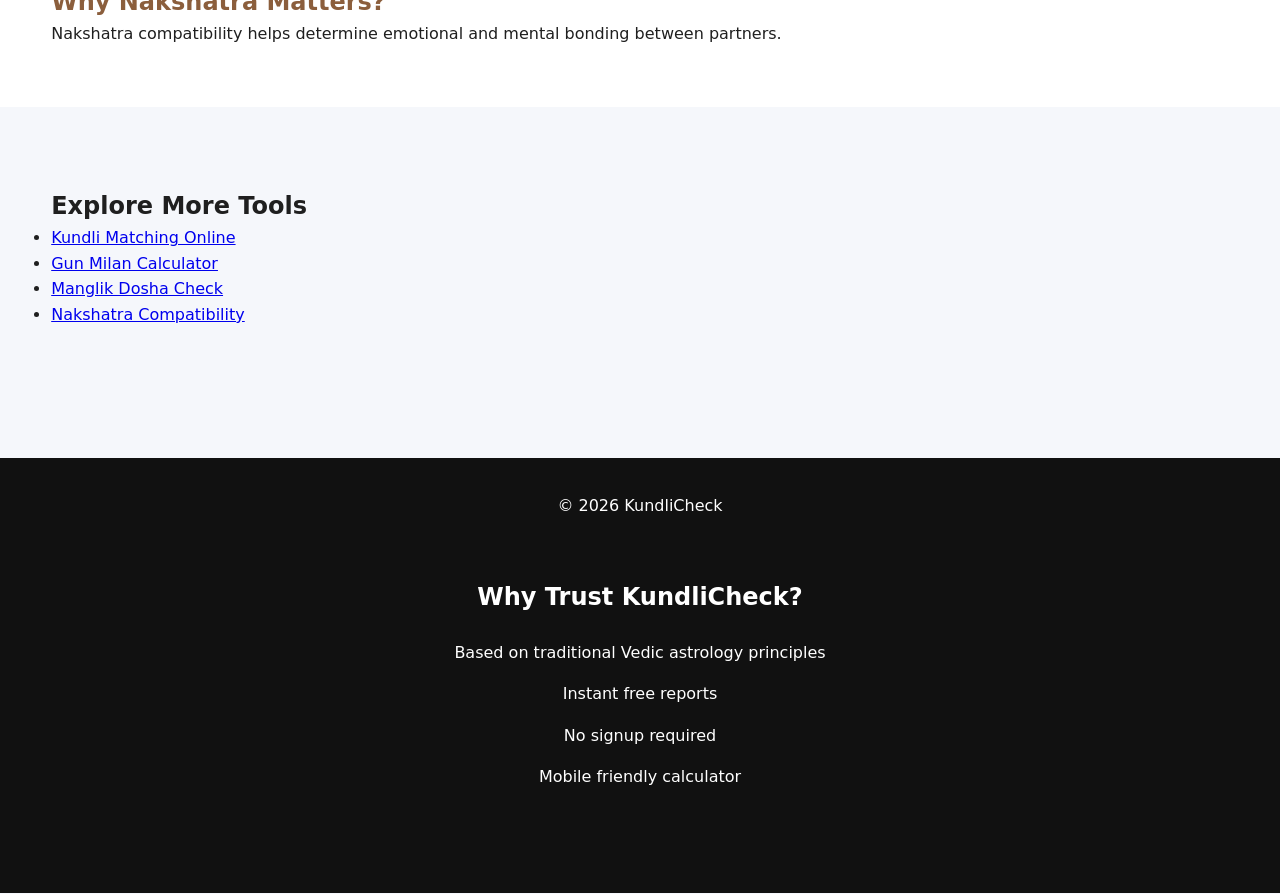
==== commit 2b46f432: "Update index.html" ====
--- a/index.html
+++ b/index.html
@@ -61,7 +61,7 @@
 </div>
 
 </section>
-
+<div class="ad-box">Ad Space</div>
 <!-- STATS -->
 <section class="stats">
 
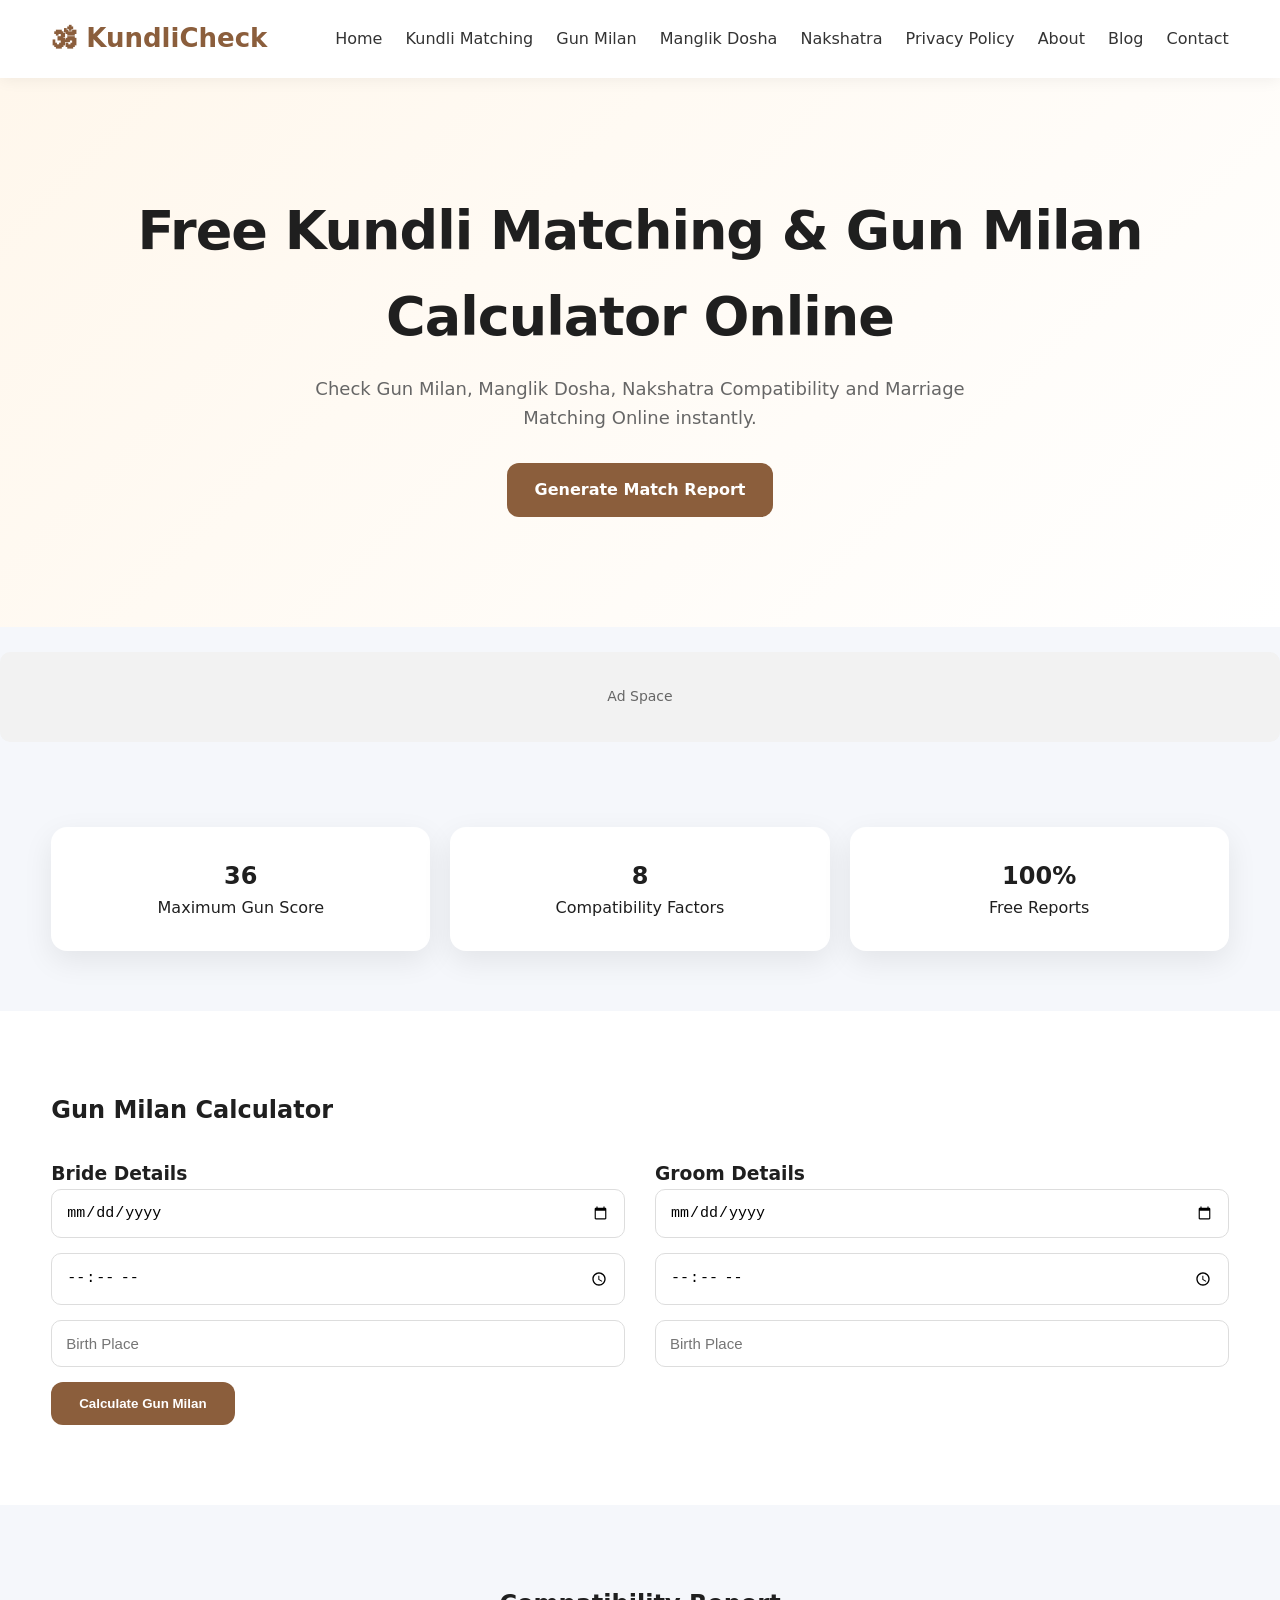
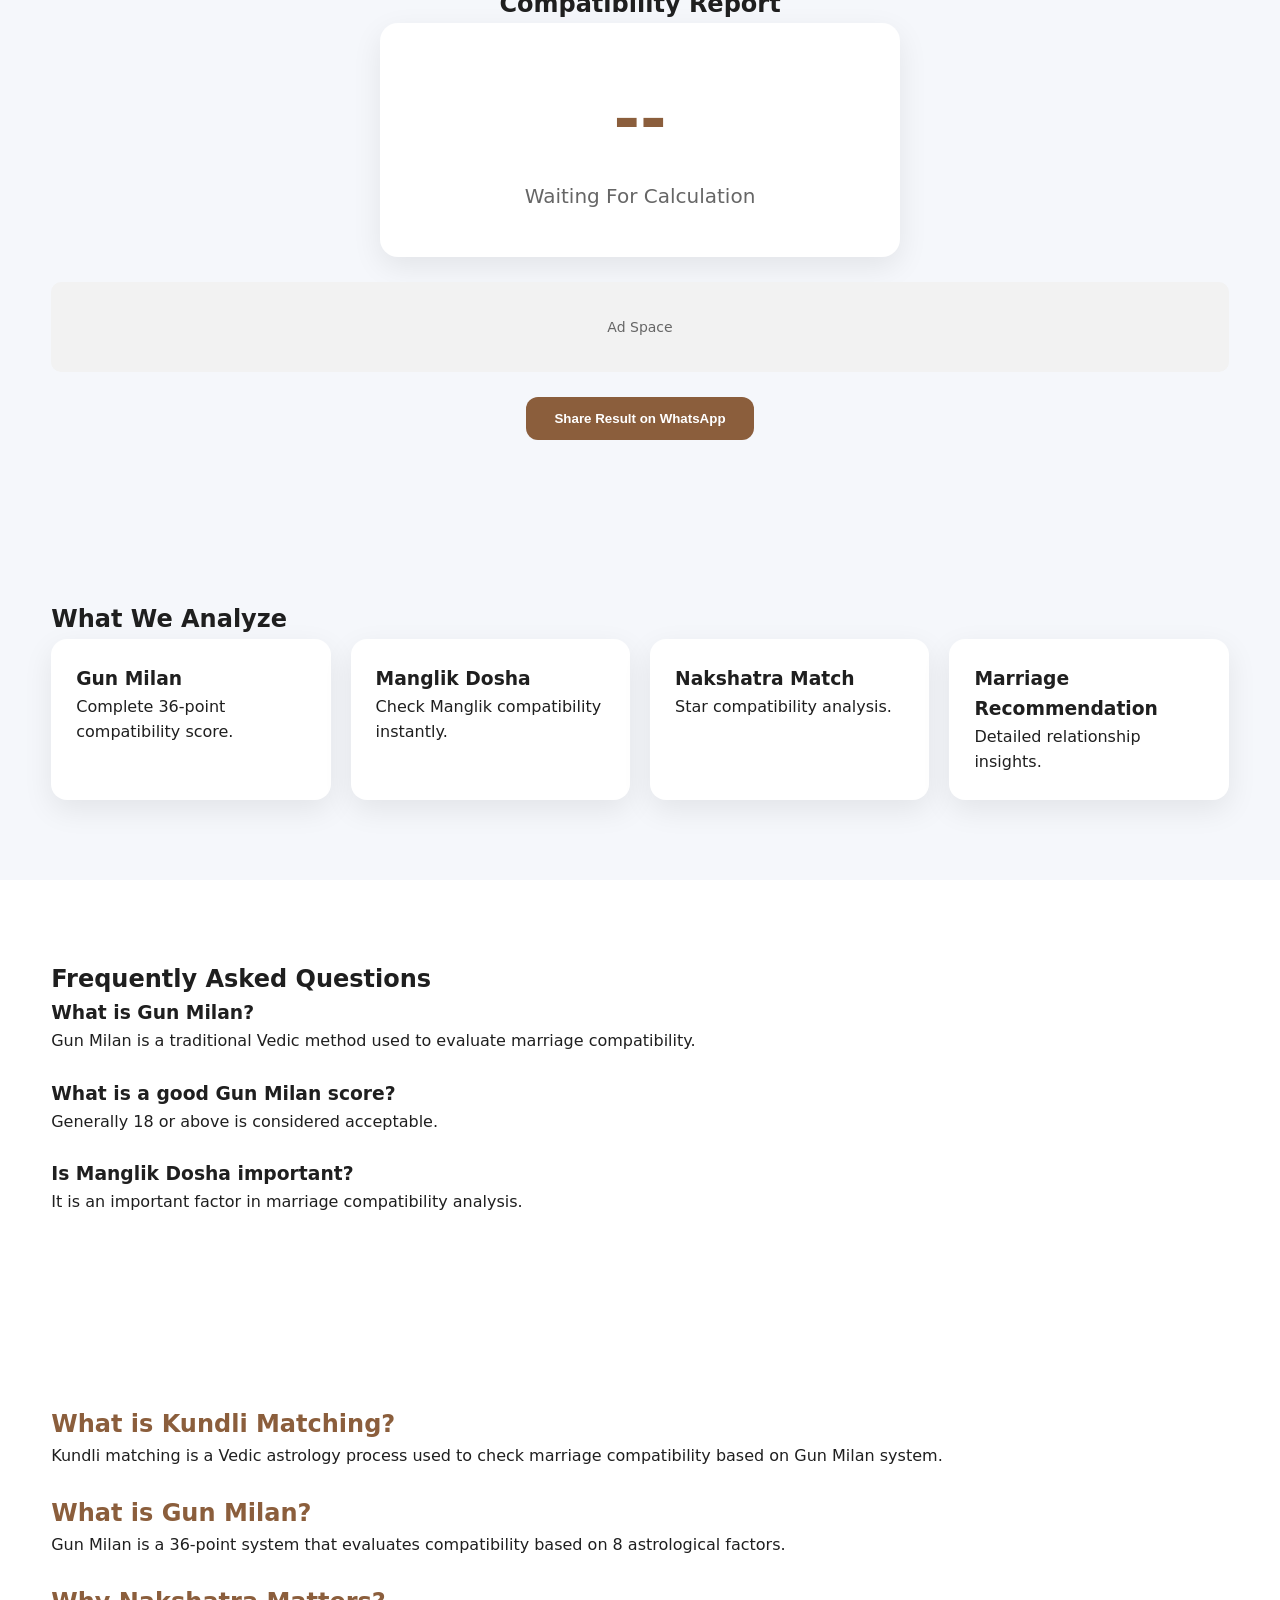
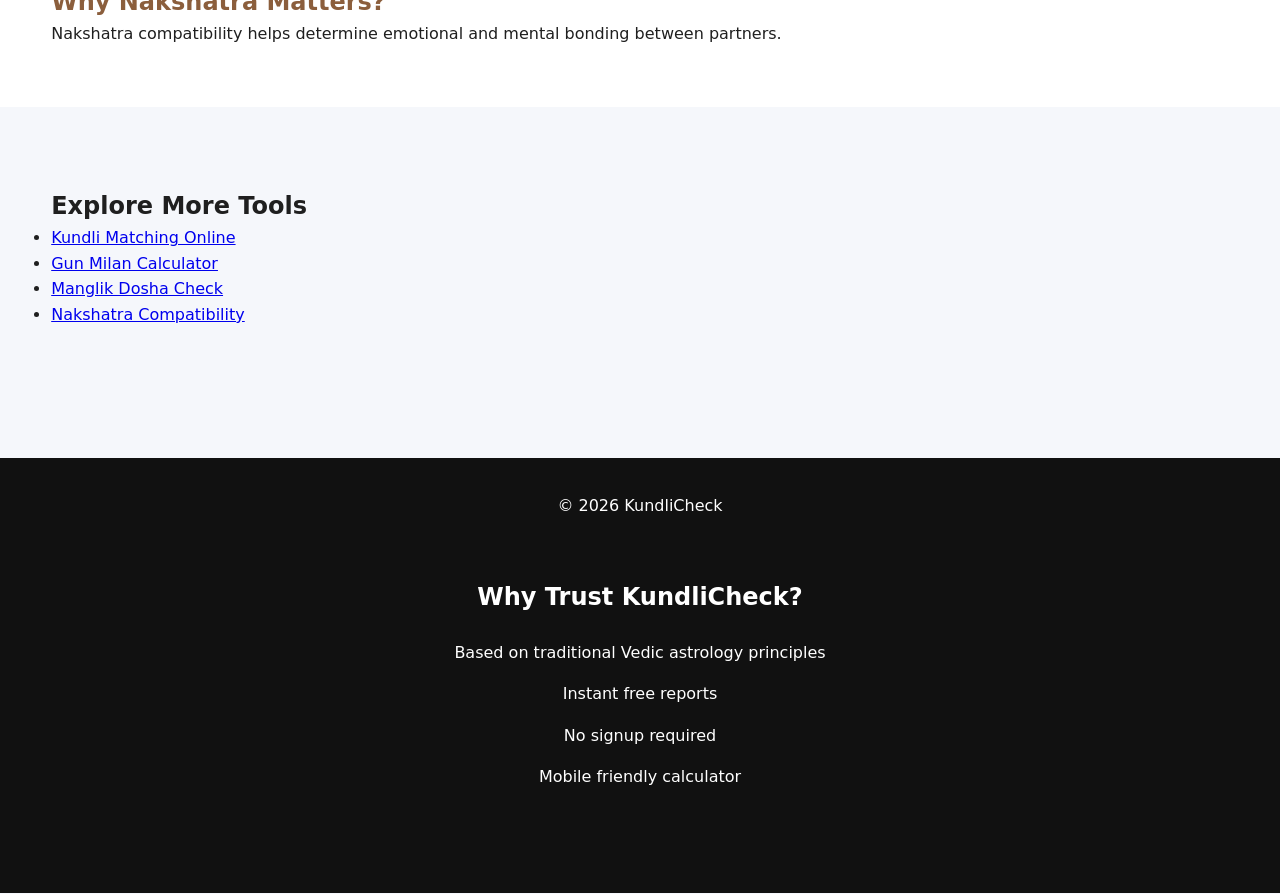
==== commit 4d268f8b: "Update index.html" ====
--- a/index.html
+++ b/index.html
@@ -37,6 +37,7 @@
 <a href="nakshatra-compatibility.html">Nakshatra</a>
 <a href="privacy-policy.html">Privacy Policy</a>
 <a href="about.html">About</a>
+<a href="blog.html">Blog</a>
 <a href="contact.html">Contact</a>
 </nav>
 
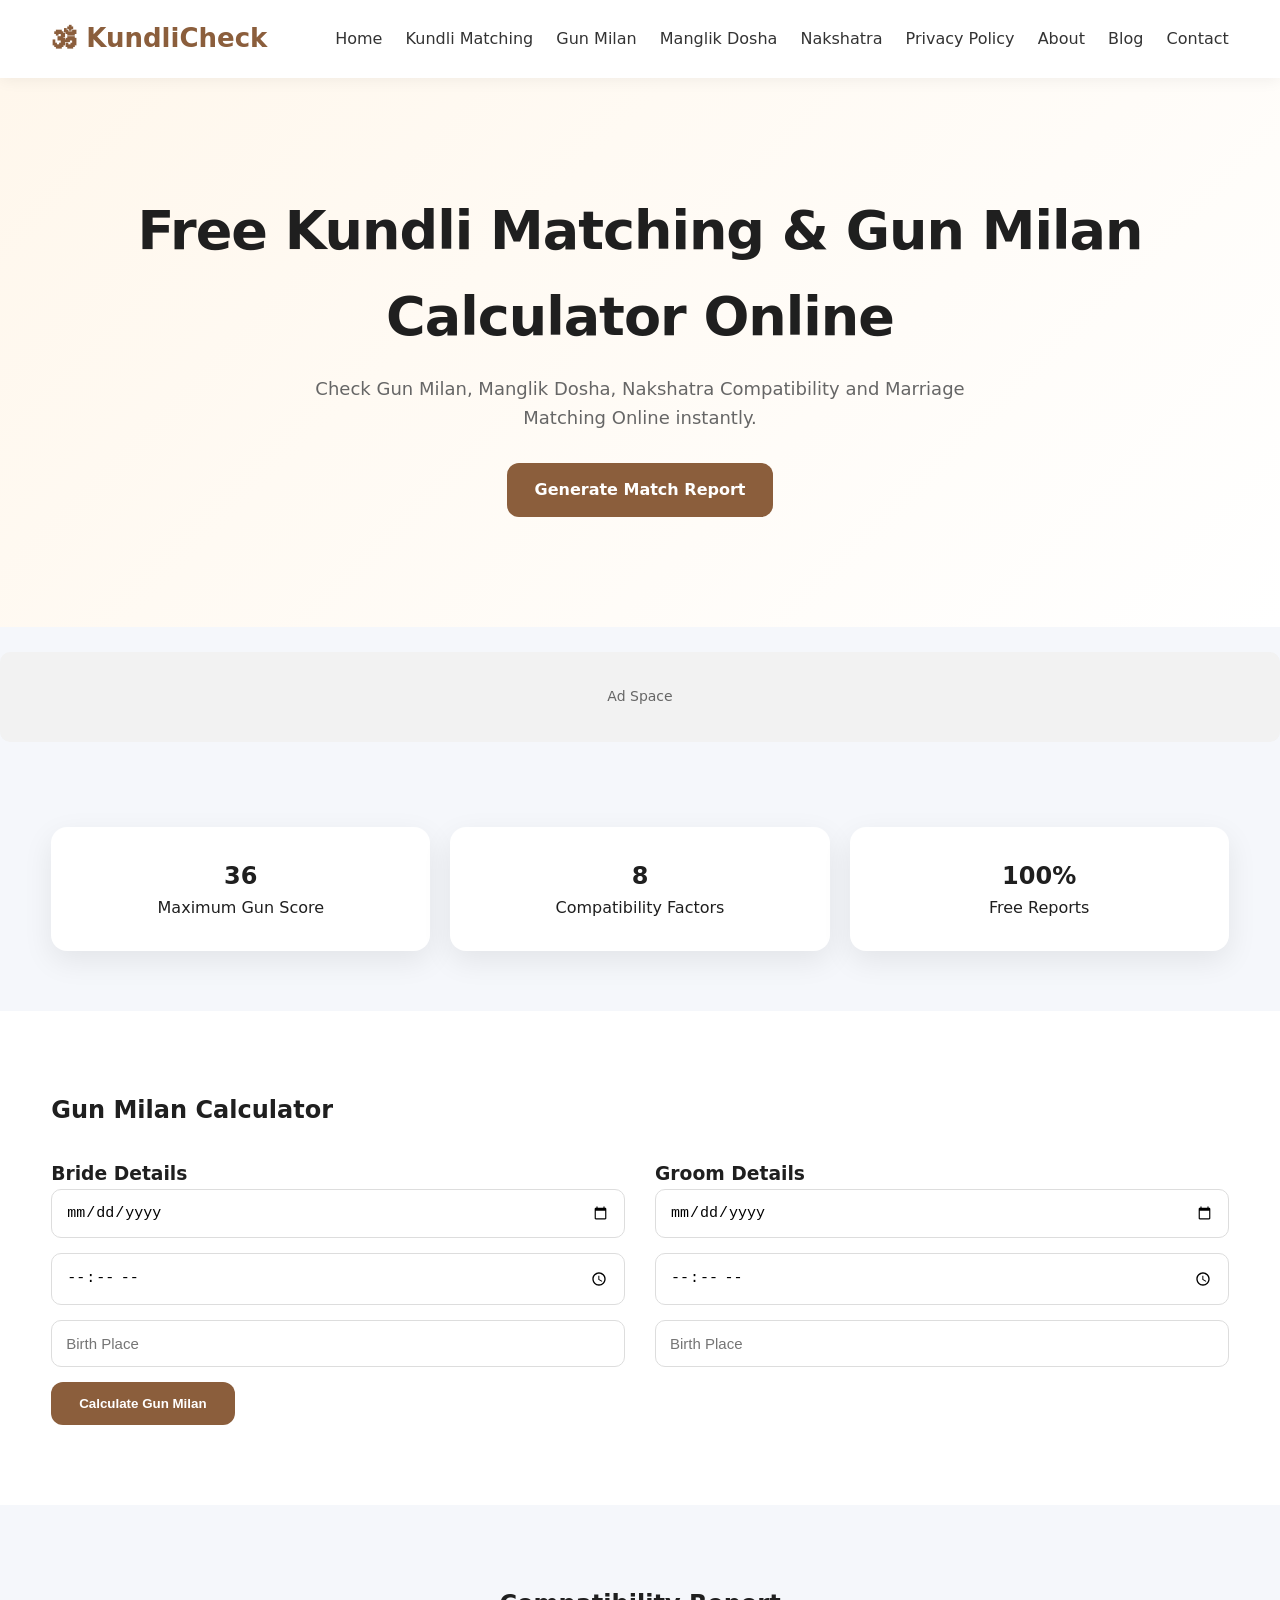
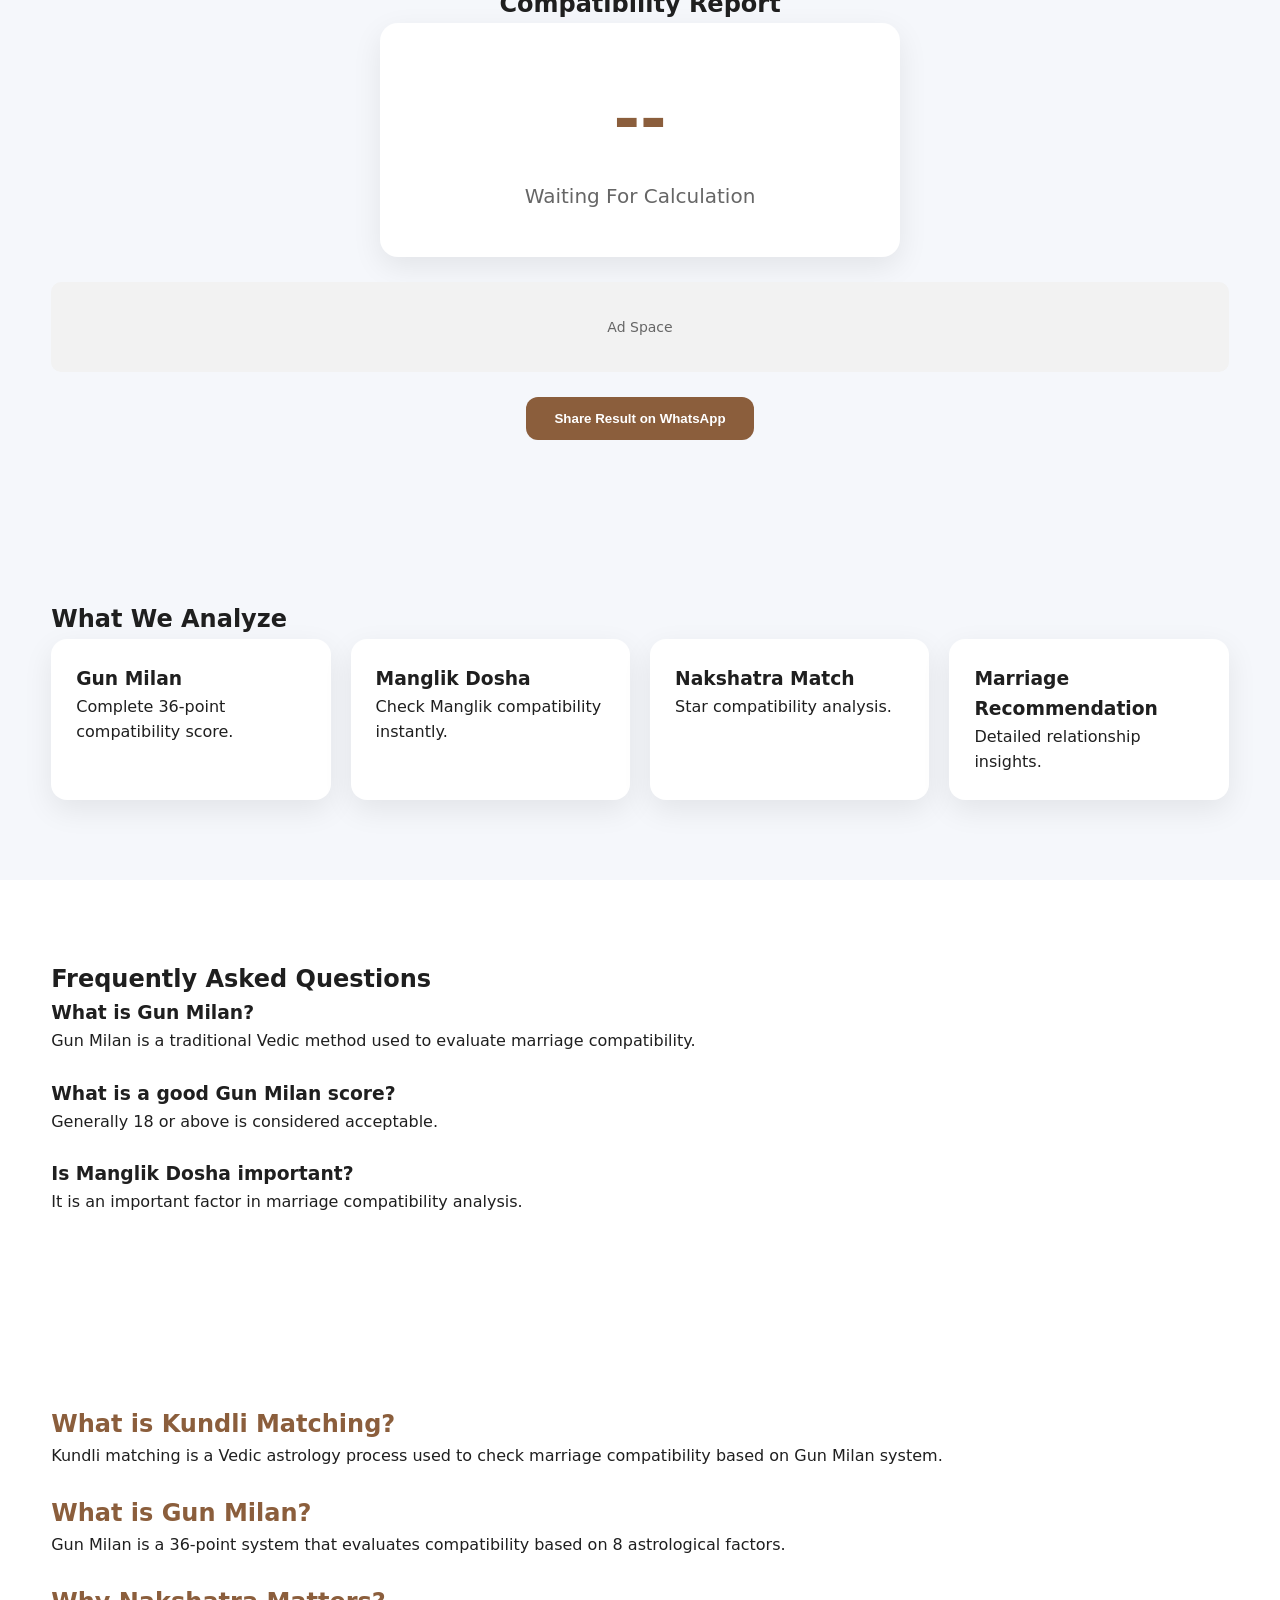
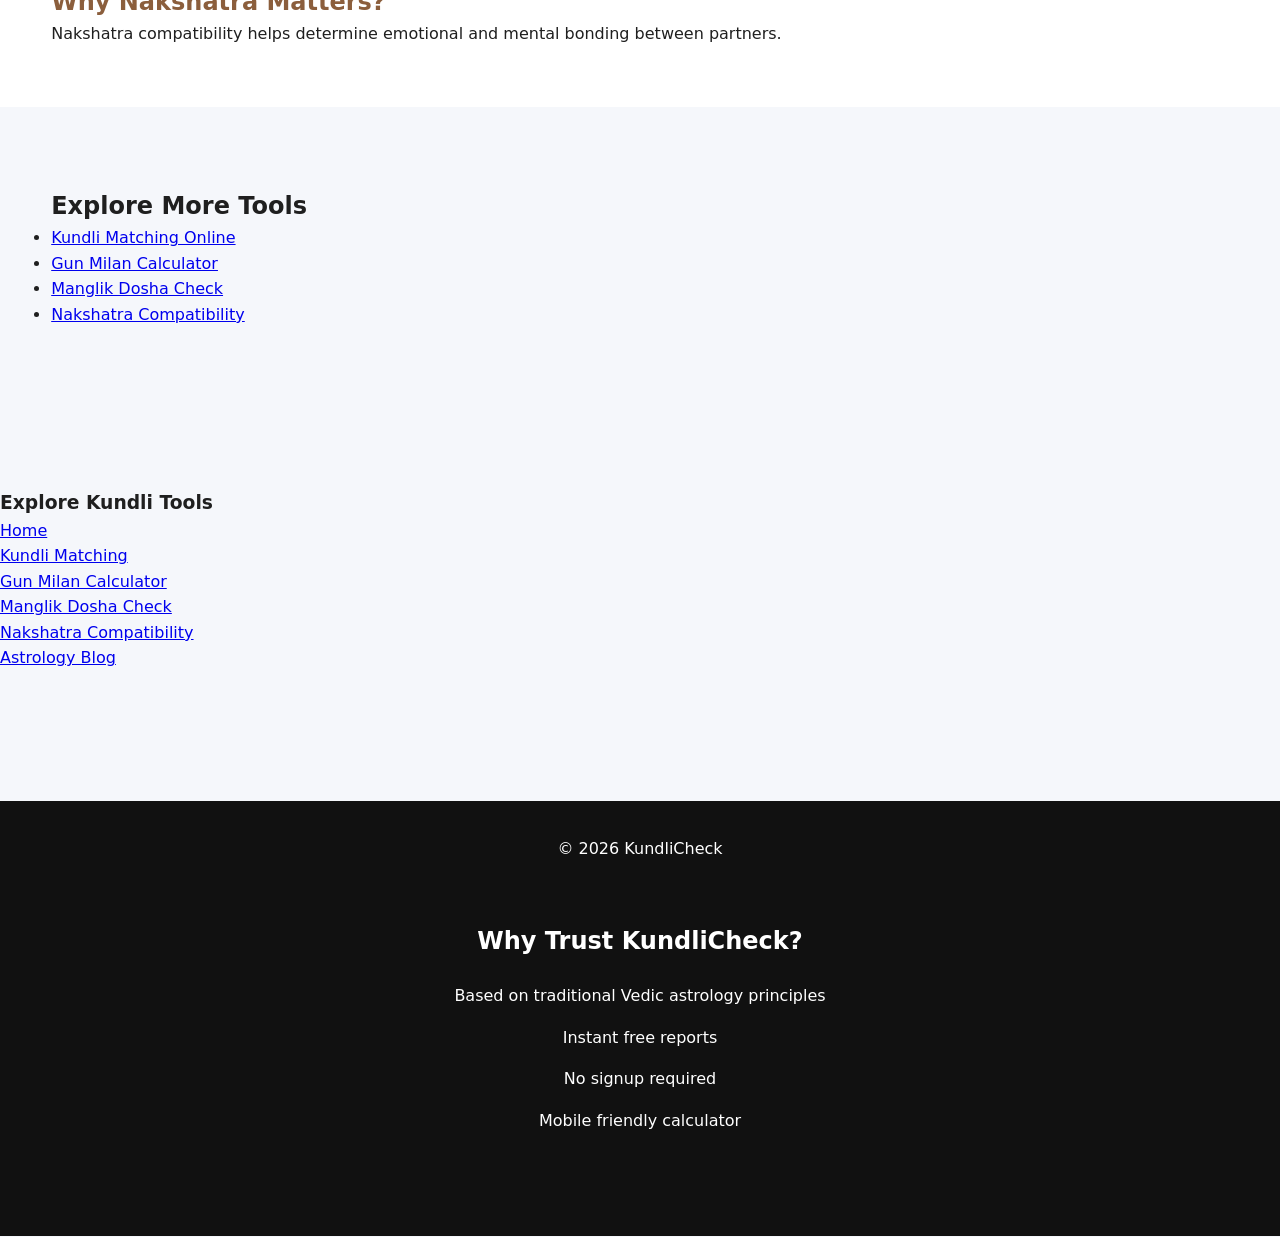
==== commit d9b9afa1: "Update index.html" ====
--- a/index.html
+++ b/index.html
@@ -244,7 +244,16 @@
 </div>
 
 </section>
-
+<div class="features">
+<h3>Explore Kundli Tools</h3>
+
+<a href="index.html">Home</a><br>
+<a href="kundli-matching.html">Kundli Matching</a><br>
+<a href="gun-milan-calculator.html">Gun Milan Calculator</a><br>
+<a href="manglik-dosha-check.html">Manglik Dosha Check</a><br>
+<a href="nakshatra-compatibility.html">Nakshatra Compatibility</a><br>
+<a href="blog.html">Astrology Blog</a>
+</div>
 <!-- FOOTER -->
 <footer>
 
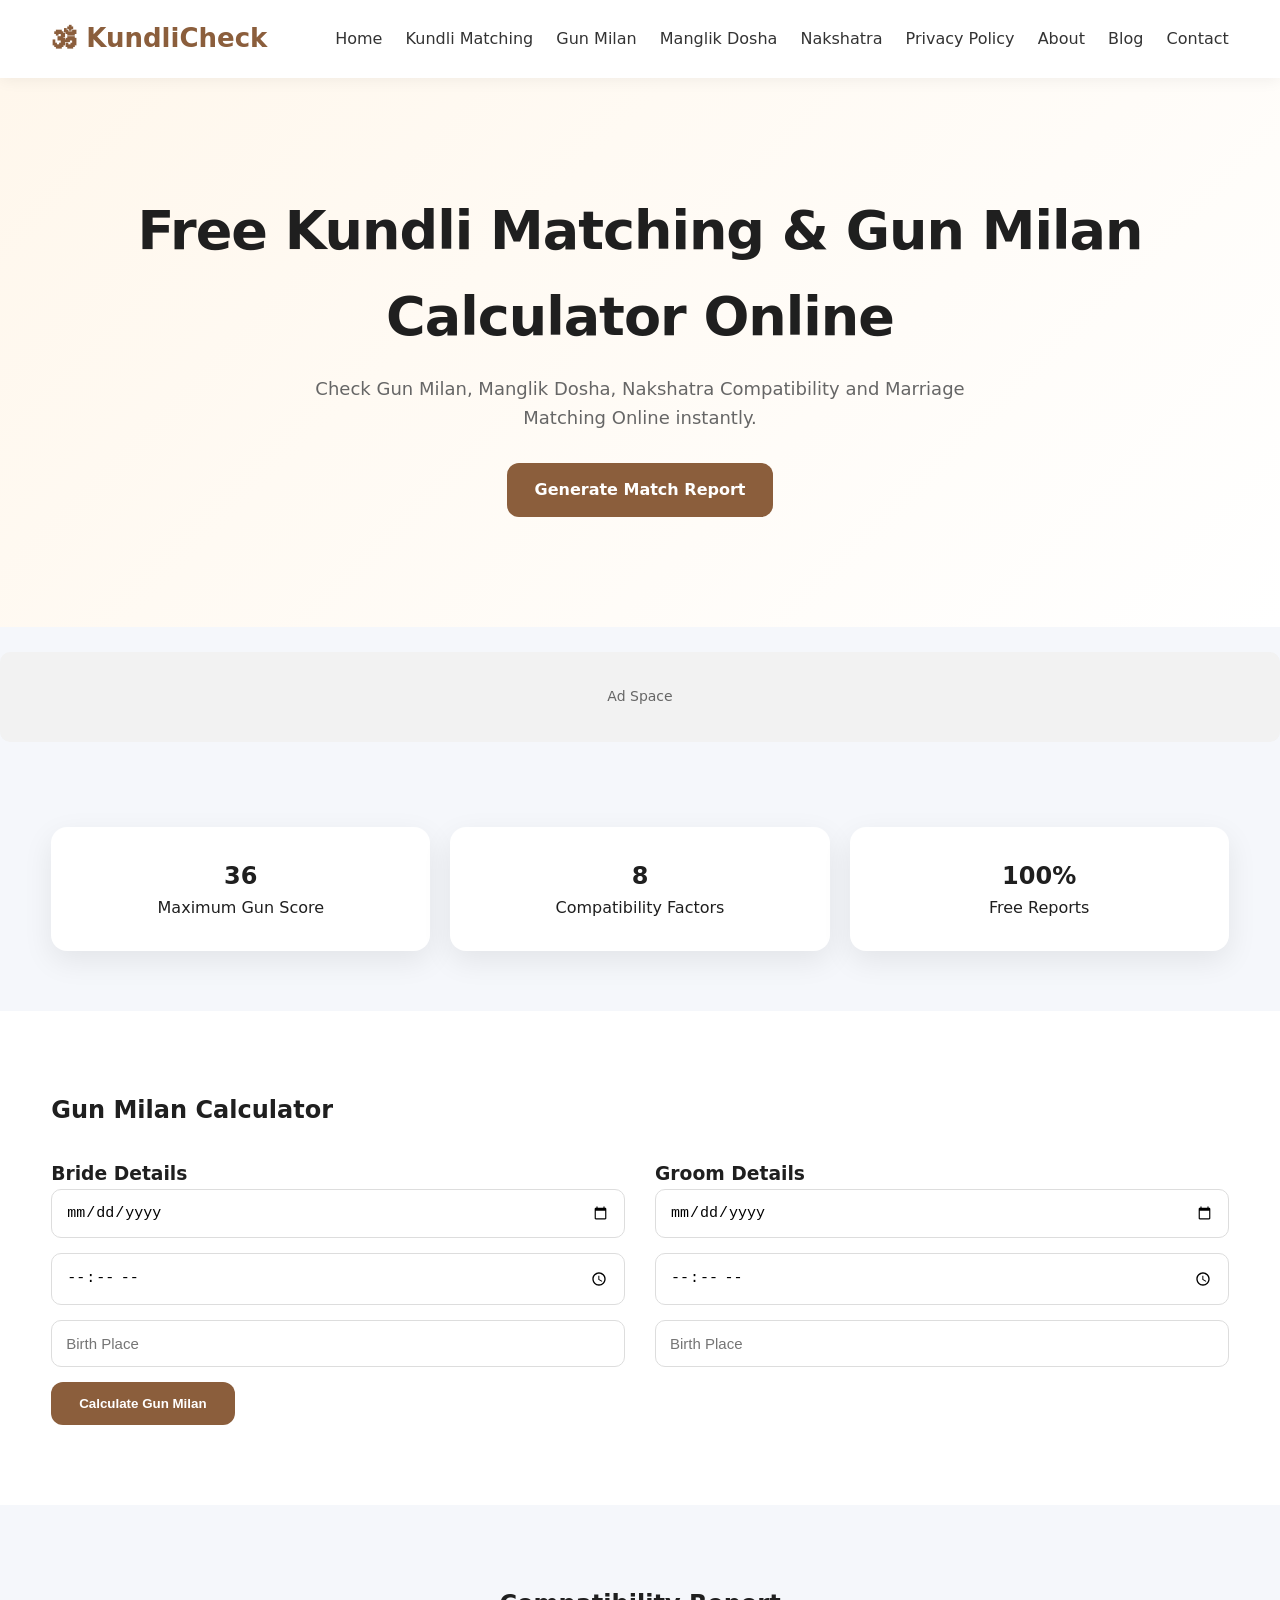
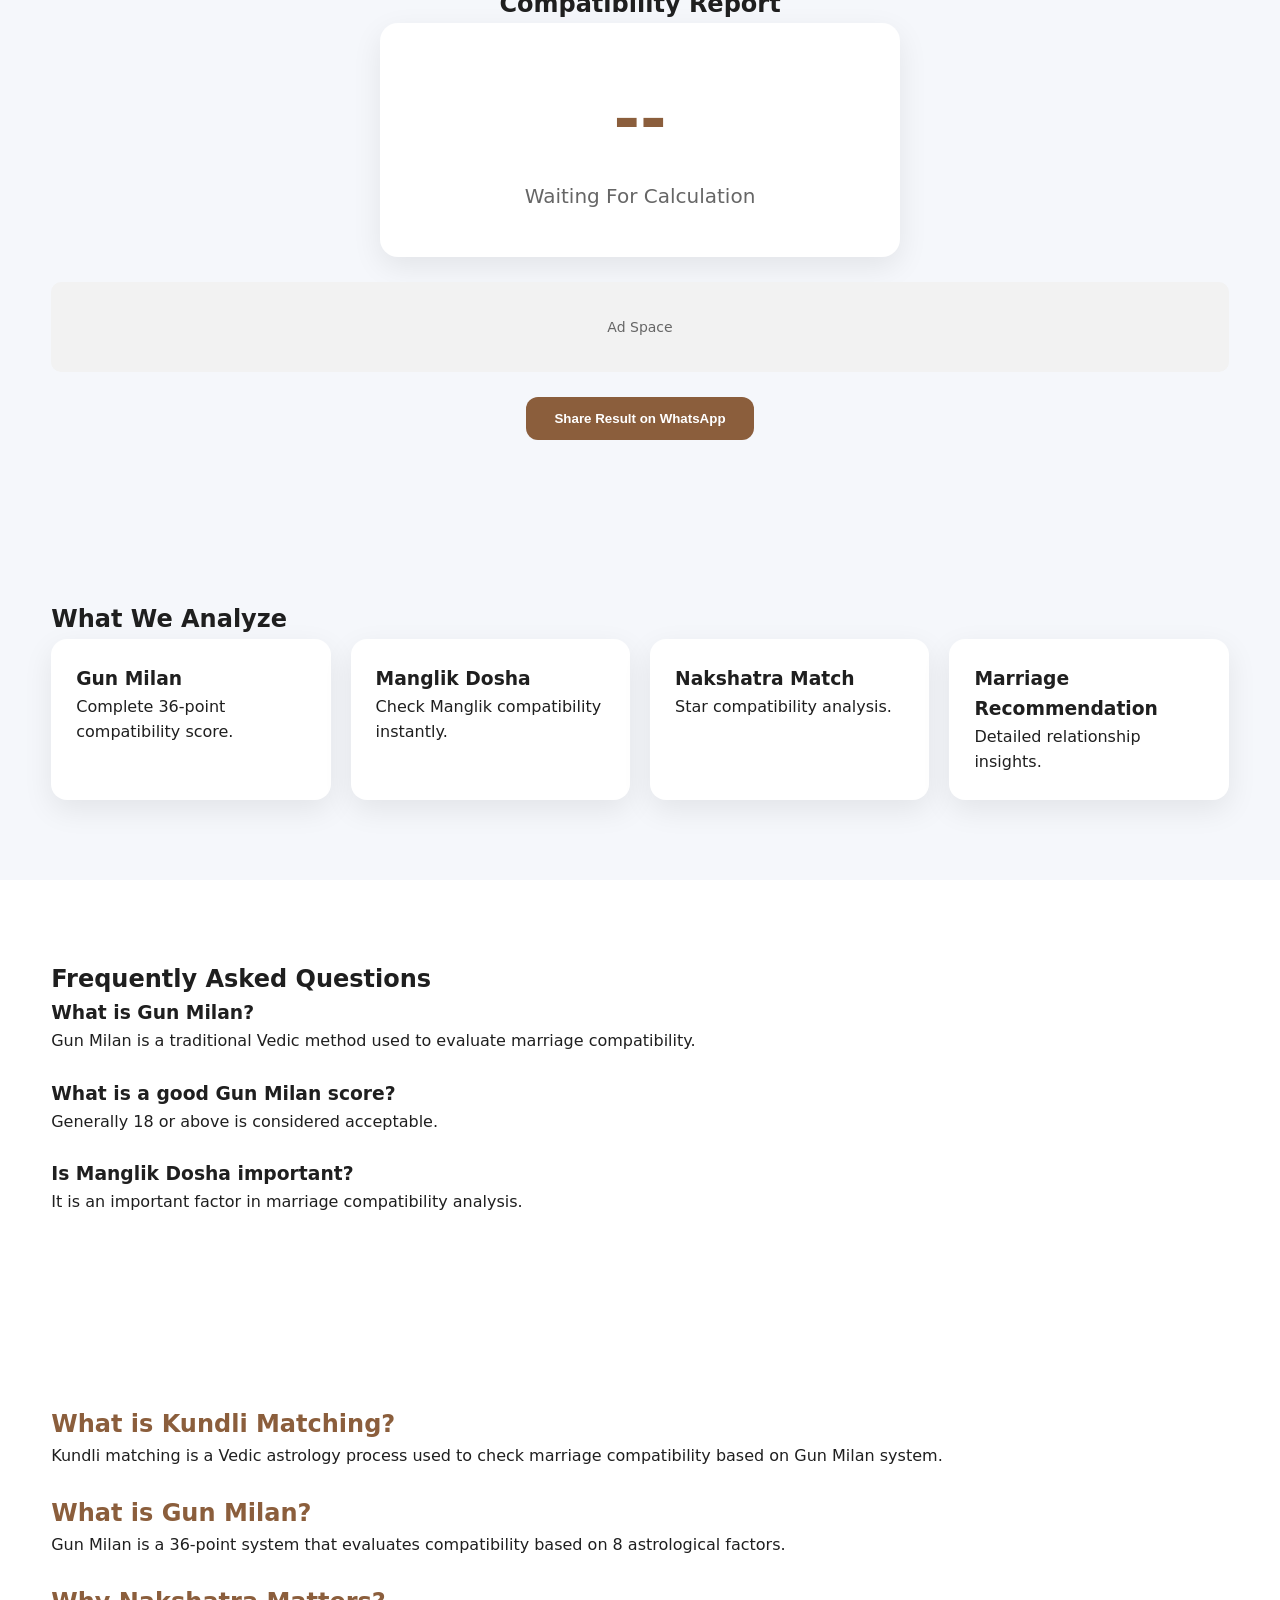
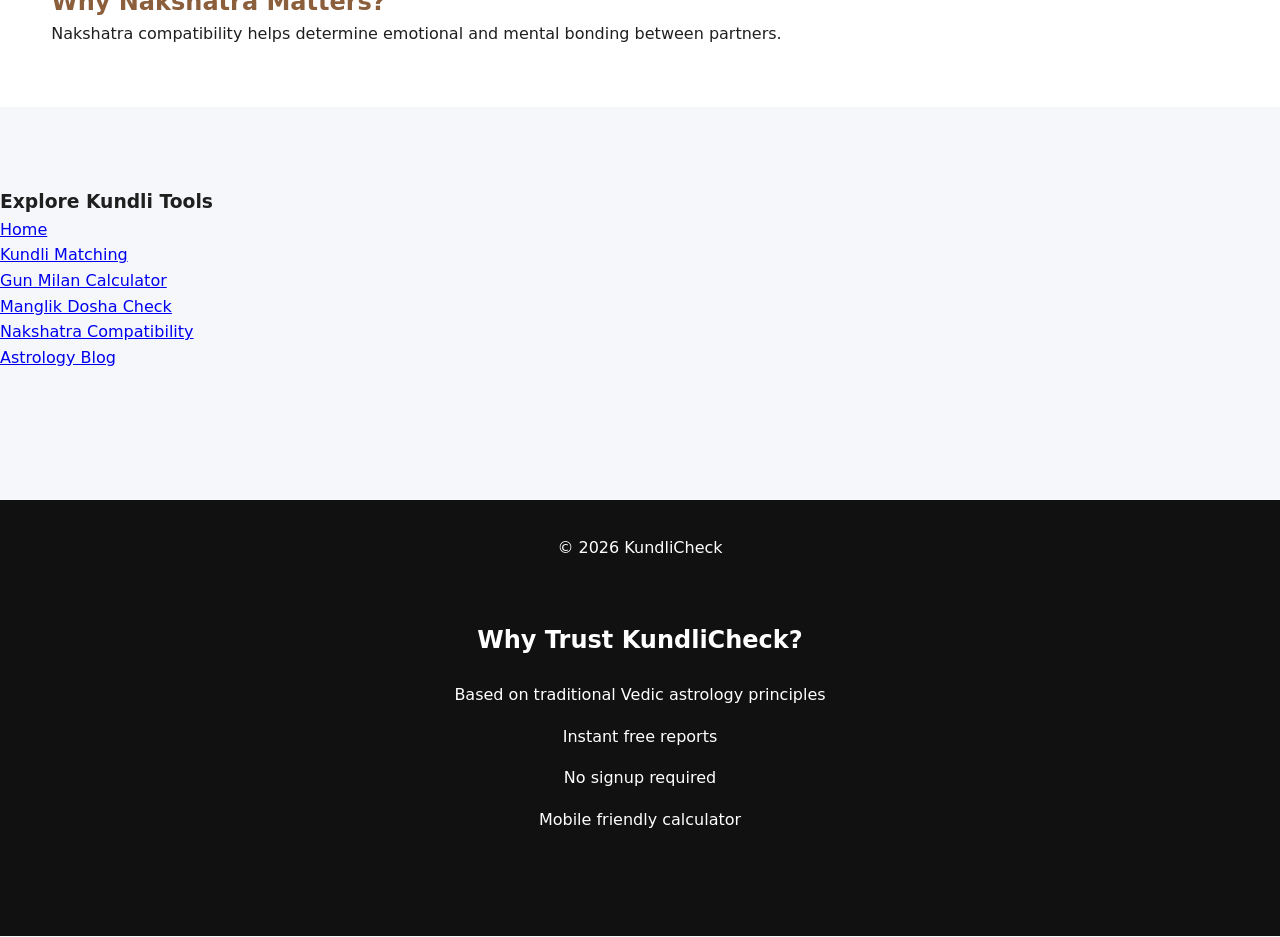
==== commit 98bb8916: "Update index.html" ====
--- a/index.html
+++ b/index.html
@@ -228,22 +228,7 @@
 </section>
 
 <!-- INTERNAL LINKS -->
-<section class="features">
-
-<div class="container">
-
-<h2>Explore More Tools</h2>
-
-<ul>
-<li><a href="kundli-matching.html">Kundli Matching Online</a></li>
-<li><a href="gun-milan-calculator.html">Gun Milan Calculator</a></li>
-<li><a href="manglik-dosha-check.html">Manglik Dosha Check</a></li>
-<li><a href="nakshatra-compatibility.html">Nakshatra Compatibility</a></li>
-</ul>
-
-</div>
-
-</section>
+
 <div class="features">
 <h3>Explore Kundli Tools</h3>
 
